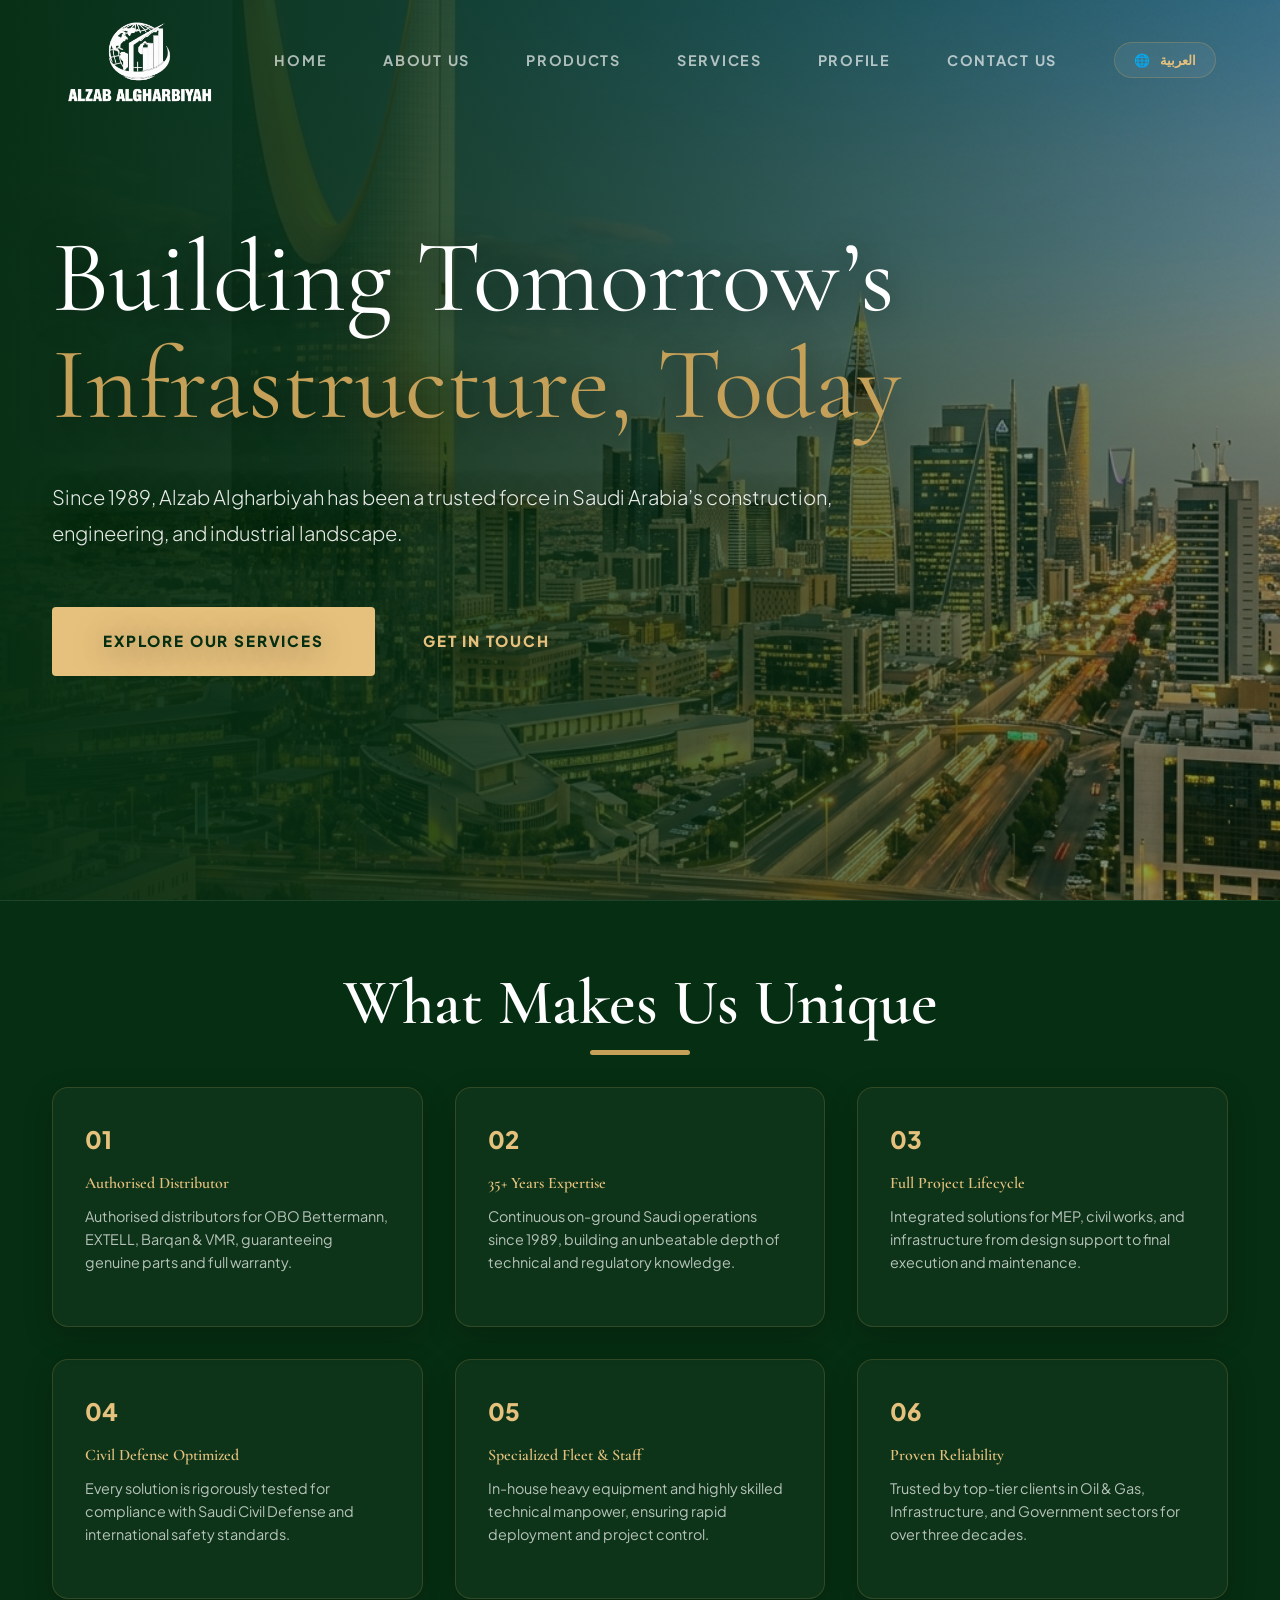
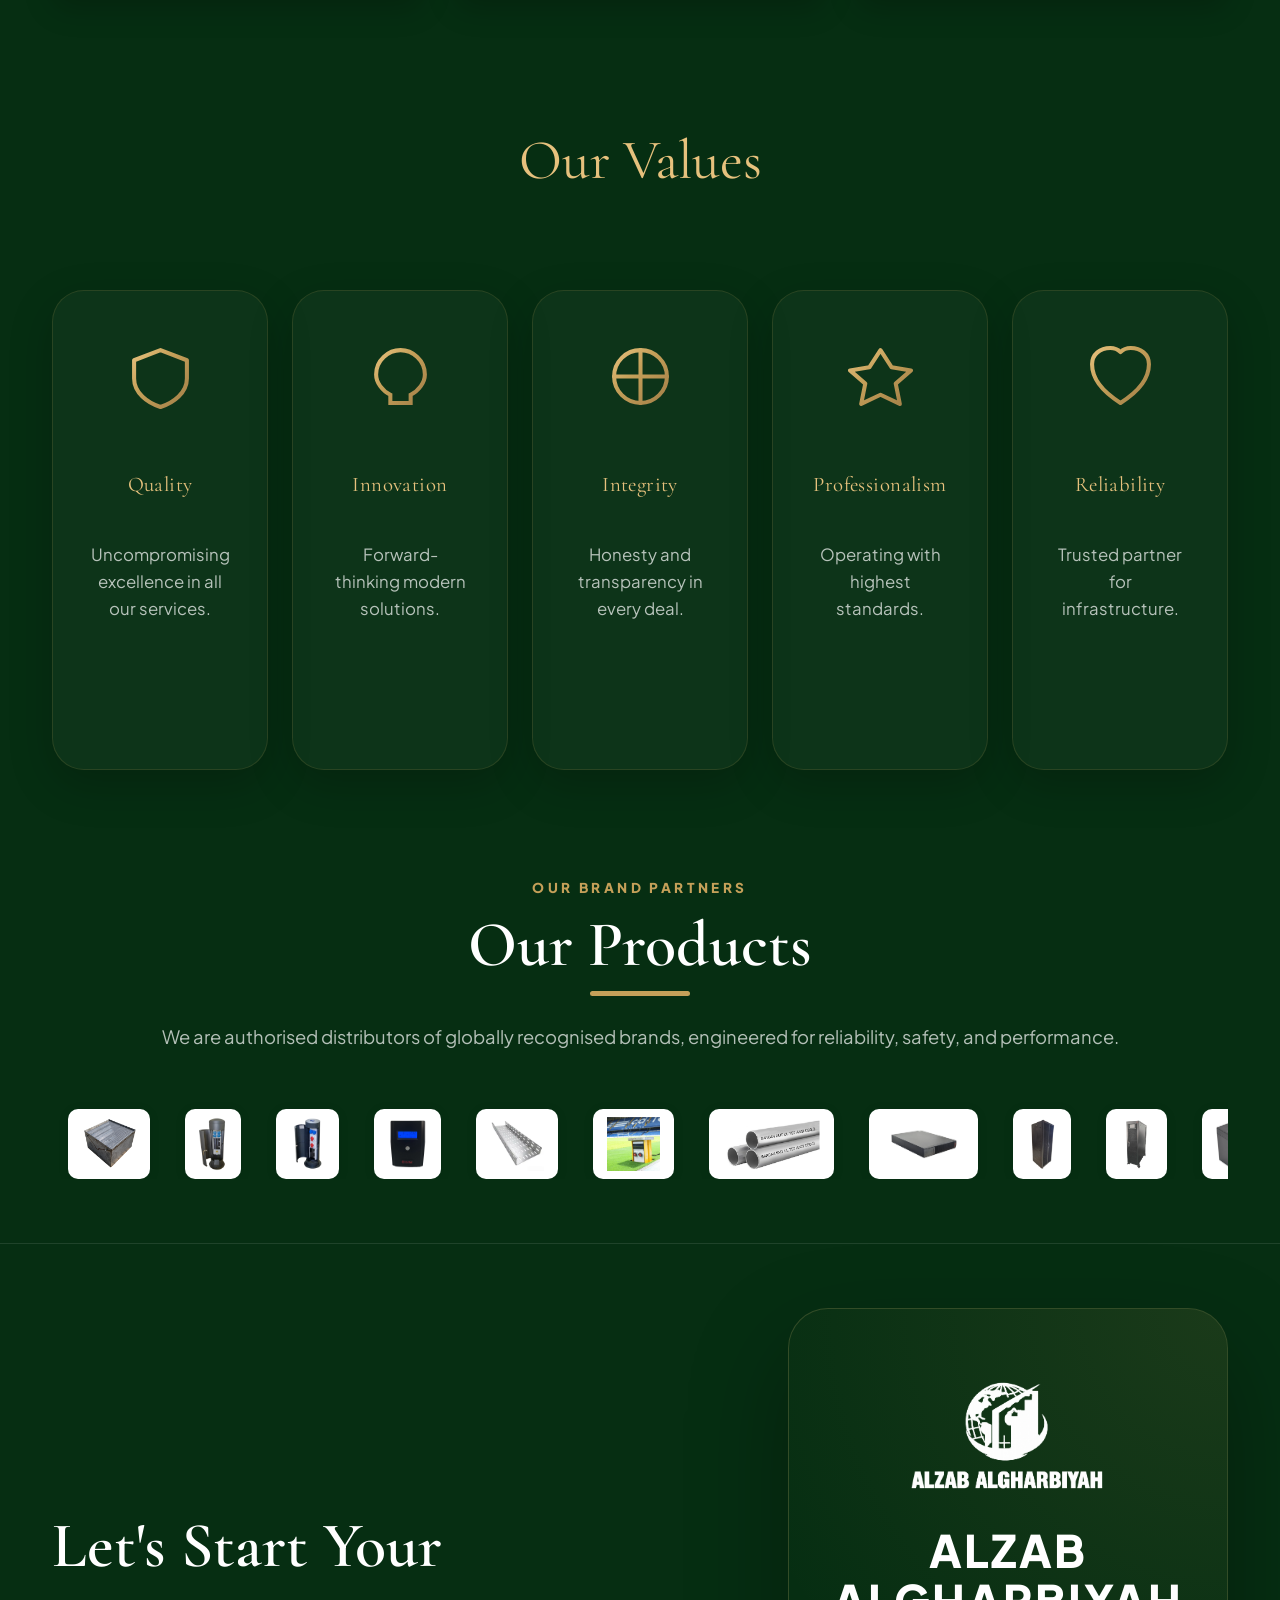
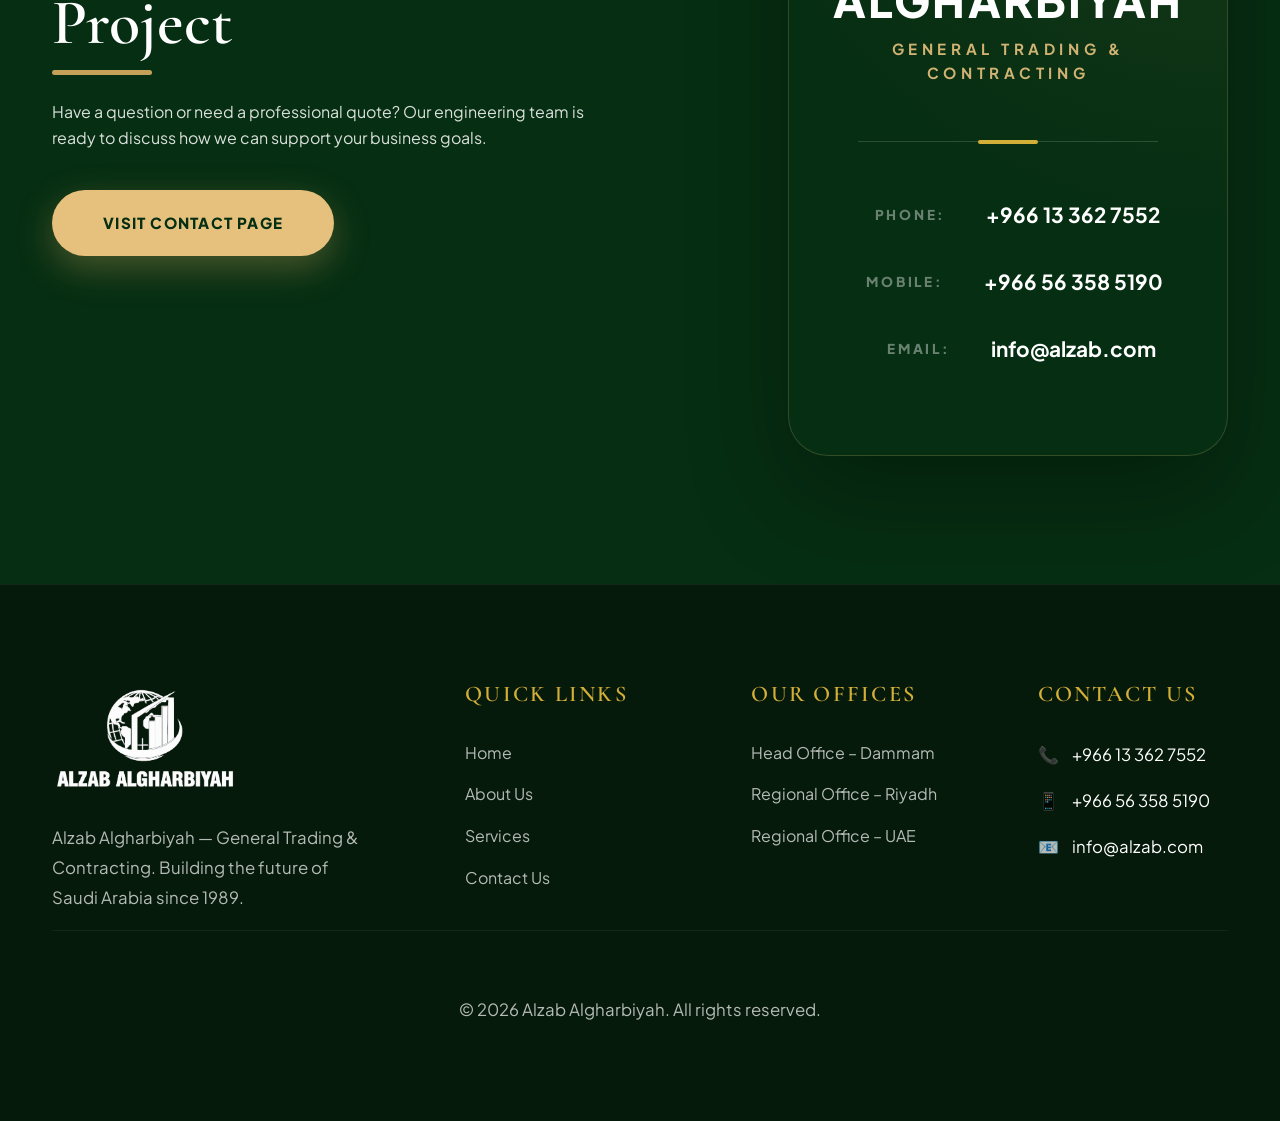
==== index.html @ f0a83ec9 "Initial Deployment of Alzab Algharbiyah Website" ====
<!DOCTYPE html>
<html lang="en" dir="ltr">
<head>
  <meta charset="UTF-8" />
  <meta name="viewport" content="width=device-width, initial-scale=1.0" />
  <title>Alzab Algharbiyah – General Trading & Contracting</title>
  <meta name="description" content="Alzab Algharbiyah – A trusted name in general trading and contracting since 1989. Delivering quality lighting, MEP, civil, and ELV solutions across Saudi Arabia." />
  <link rel="preconnect" href="https://fonts.googleapis.com" />
  <link rel="preconnect" href="https://fonts.gstatic.com" crossorigin />
  <link href="https://fonts.googleapis.com/css2?family=Cormorant+Garamond:ital,wght@0,300;0,400;0,500;0,600;0,700;1,300;1,400;1,500;1,600;1,700&family=Plus+Jakarta+Sans:wght@300;400;500;600;700;800&family=Tajawal:wght@300;400;500;700;800&display=swap" rel="stylesheet" />
  <link rel="stylesheet" href="style.css" />
</head>
<body>
  <!-- Global SVG Assets -->
  <svg width="0" height="0" style="position:absolute">
    <defs>
      <linearGradient id="goldGradient" x1="0%" y1="0%" x2="100%" y2="100%">
        <stop offset="0%" style="stop-color: #e6c17d; stop-opacity: 1" />
        <stop offset="40%" style="stop-color: #c5a059; stop-opacity: 1" />
        <stop offset="100%" style="stop-color: #a38048; stop-opacity: 1" />
      </linearGradient>
    </defs>
  </svg>

  <!-- NAVBAR -->
  <nav class="navbar" id="navbar">
    <div class="nav-container">
      <a href="index.html" class="nav-brand">
        <img src="assets/images/brands/Alzab.png" alt="Alzab Algharbiyah" class="nav-logo-img" />
      </a>

      <ul class="nav-links" id="navLinks">
        <li><a href="index.html"     class="nav-item active" data-en="Home"       data-ar="الرئيسية">Home</a></li>
        <li><a href="about.html"    class="nav-item" data-en="About Us"   data-ar="من نحن">About Us</a></li>
        <li class="nav-item-dropdown">
          <a href="products.html" class="nav-item" data-en="Products" data-ar="المنتجات">Products</a>
          <ul class="vertical-dropdown">
            <li class="has-submenu">
              <a href="brands/obo.html"><img src="assets/images/brands/OBO_Bettermann_normalized.jpg" class="dropdown-logo"> <span class="lang-text" data-en="OBO Bettermann" data-ar="أوبو بيترمان">OBO Bettermann</span></a>
              <ul class="sub-dropdown">
                <li><a href="brands/obo.html#tbs" data-en="TBS – Transient and lightning protection systems" data-ar="TBS – أنظمة الحماية من الصواعق والعابرة">TBS – Transient and lightning protection systems</a></li>
                <li><a href="brands/obo.html#ufs" data-en="UFS – Underfloor systems" data-ar="UFS – أنظمة تحت الأرض">UFS – Underfloor systems</a></li>
                <li><a href="brands/obo.html#vbs" data-en="VBS – Connection and Fastening Systems" data-ar="VBS – أنظمة التوصيل والتثبيت">VBS – Connection and Fastening Systems</a></li>
                <li><a href="brands/obo.html#kts" data-en="KTS – Cable support systems" data-ar="KTS – أنظمة دعم الكابلات">KTS – Cable support systems</a></li>
                <li><a href="brands/obo.html#bss" data-en="BSS – Fire protection systems" data-ar="BSS – أنظمة الحماية من الحريق">BSS – Fire protection systems</a></li>
                <li><a href="brands/obo.html#lfs" data-en="LFS – Cable routing systems" data-ar="LFS – أنظمة توجيه الكابلات">LFS – Cable routing systems</a></li>
                <li><a href="brands/obo.html#egs" data-en="EGS – Device systems" data-ar="EGS – أنظمة الأجهزة">EGS – Device systems</a></li>
              </ul>
            </li>
            <li class="has-submenu">
              <a href="brands/extell.html"><img src="assets/images/brands/ExTell_normalized.jpg" class="dropdown-logo"> <span class="lang-text" data-en="Extell" data-ar="إكستيل">Extell</span></a>
              <ul class="sub-dropdown">
                <li><a href="brands/extell.html#battery" data-en="Battery" data-ar="بطاريات">Battery</a></li>
                <li><a href="brands/extell.html#cables" data-en="Copper and Elevator Cables" data-ar="كابلات النحاس والمصاعد">Copper and Elevator Cables</a></li>
                <li><a href="brands/extell.html#fiber" data-en="Fiber Cables" data-ar="كابلات الألياف">Fiber Cables</a></li>
                <li><a href="brands/extell.html#pdu" data-en="PDU" data-ar="وحدة توزيع الطاقة (PDU)">PDU</a></li>
                <li><a href="brands/extell.html#racks" data-en="Rack and Cabinets" data-ar="الرفوف والكبائن">Rack and Cabinets</a></li>
                <li><a href="brands/extell.html#ups" data-en="UPS" data-ar="مزود الطاقة غير المنقطع (UPS)">UPS</a></li>
              </ul>
            </li>
            <li class="has-submenu">
              <a href="brands/vmr.html"><img src="assets/images/brands/VMR_normalized.jpg" class="dropdown-logo"> <span class="lang-text" data-en="VMR" data-ar="في إم آر">VMR</span></a>
              <ul class="sub-dropdown">
                <li><a href="brands/vmr.html#power-towers" data-en="Retractable power towers &amp; Underfloor Boxes" data-ar="أبراج الطاقة القابلة للسحب وصناديق الأرضية">Retractable power towers &amp; Underfloor Boxes</a></li>
                <li><a href="brands/vmr.html#bollards" data-en="Bollards" data-ar="أعمدة الحماية">Bollards</a></li>
                <li><a href="brands/vmr.html#exhaust" data-en="Exhaust systems" data-ar="أنظمة العادم">Exhaust systems</a></li>
                <li><a href="brands/vmr.html#urban" data-en="Urban furnishing" data-ar="تأثيث المناطق الحضرية">Urban furnishing</a></li>
              </ul>
            </li>
            <li class="has-submenu">
              <a href="brands/barqan.html"><img src="assets/images/brands/Barqan_normalized.jpg" class="dropdown-logo"> <span class="lang-text" data-en="Barqan" data-ar="برقان">Barqan</span></a>
              <ul class="sub-dropdown">
                <li class="submenu-category-label" data-en="Electrical" data-ar="كهربائي">Electrical</li>
                <li><a href="brands/barqan.html#conduit" data-en="Metal Conduit System" data-ar="أنظمة المواسير المعدنية">Metal Conduit System</a></li>
                <li><a href="brands/barqan.html#boxes" data-en="Boxes" data-ar="صناديق">Boxes</a></li>
                <li><a href="brands/barqan.html#floor-boxes" data-en="Floor Boxes" data-ar="صناديق أرضية">Floor Boxes</a></li>
                <li><a href="brands/barqan.html#mgt" data-en="Cable Management System" data-ar="أنظمة إدارة الكابلات">Cable Management System</a></li>
                <li><a href="brands/barqan.html#terminals" data-en="Cable Terminals" data-ar="نهائيات الكابلات">Cable Terminals</a></li>
                <li class="submenu-category-label" data-en="Civil" data-ar="مدني">Civil</li>
                <li><a href="brands/barqan.html#raised-floor" data-en="Raised Access Floor" data-ar="الأرضية المرفوعة">Raised Access Floor</a></li>
                <li><a href="brands/barqan.html#precast" data-en="Precast" data-ar="الخرسانة مسبقة الصب">Precast</a></li>
              </ul>
            </li>
          </ul>
        </li>
        <li><a href="services.html" class="nav-item" data-en="Services"   data-ar="الخدمات">Services</a></li>
        <li><a href="assets/profile/Alzab_Profile.pdf" class="nav-item" data-en="Profile" data-ar="ملف الشركة" download>Profile</a></li>
        <li><a href="contact.html"  class="nav-item" data-en="Contact Us" data-ar="اتصل بنا">Contact Us</a></li>
      </ul>

      <div class="nav-actions">
        <button class="lang-btn" id="langToggle" onclick="toggleLang()">
          <span class="lang-icon">🌐</span>
          <span class="lang-label" id="langLabel">العربية</span>
        </button>
        <button class="hamburger" id="hamburger" onclick="toggleMenu()">
          <span></span><span></span><span></span>
        </button>
      </div>
    </div>
  </nav>

  <!-- HOME / HERO -->
  <section class="hero" id="home">
    <div class="hero-bg"></div>
    <div class="hero-overlay"></div>
    <div class="hero-particles" id="particles"></div>
    <div class="container">
      <div class="hero-content">
        <h1 class="hero-title">
          <span class="lang-text" data-en="Building Tomorrow’s" data-ar="بناء">Building Tomorrow’s</span>
          <span data-en="Infrastructure, Today" data-ar="البنية التحتية للمستقبل، اليوم" style="color: var(--accent-gold);">Infrastructure, Today</span>
        </h1>
        <p class="hero-subtitle-new" data-en="Since 1989, Alzab Algharbiyah has been a trusted force in Saudi Arabia’s construction, engineering, and industrial landscape." 
           data-ar="منذ عام 1989، كانت الزاب الغربية قوة موثوقة في مشهد البناء والهندسة والصناعة في المملكة العربية السعودية.">
          Since 1989, Alzab Algharbiyah has been a trusted force in Saudi Arabia’s construction, engineering, and industrial landscape.
        </p>
        <div class="hero-actions-new">
          <a href="services.html" class="btn-hero-solid" data-en="EXPLORE OUR SERVICES" data-ar="استكشف خدماتنا">EXPLORE OUR SERVICES</a>
          <a href="contact.html" class="btn-hero-text" data-en="GET IN TOUCH" data-ar="تواصل معنا">GET IN TOUCH</a>
        </div>
      </div>
    </div>
  </section>


  <!-- WHAT MAKES US UNIQUE -->
  <section class="section" id="unique" style="background: var(--dark-green); border-top: 1px solid rgba(255,255,255,0.1);">
    <div class="container">
      <div class="section-header">

        <h2 class="section-title" style="color: #fff;" data-en="What Makes Us Unique" data-ar="ما الذي يجعلنا متميزين">What Makes Us Unique</h2>
        <div class="title-bar"></div>
      </div>
      <div class="unique-grid" style="display: grid; grid-template-columns: repeat(auto-fit, minmax(320px, 1fr)); gap: 2rem;">
        <div class="unique-item" style="background: rgba(255,255,255,0.03); padding:2rem; border-radius:16px; border:1px solid rgba(197,160,89,0.2); box-shadow: 0 10px 30px rgba(0,0,0,0.2);">
          <div style="margin-bottom:1rem; color:var(--gold-primary); font-weight:800; font-size:1.5rem;">01</div>
          <h4 style="margin-bottom:0.75rem; color:var(--gold-primary);" data-en="Authorised Distributor" data-ar="موزع معتمد">Authorised Distributor</h4>
          <p style="font-size:0.9rem; color:rgba(255,255,255,0.7);" data-en="Authorised distributors for OBO Bettermann, EXTELL, Barqan & VMR, guaranteeing genuine parts and full warranty." data-ar="موزعون معتمدون لشركة OBO Bettermann و EXTELL و Barqan و VMR، مما يضمن قطع الغيار الأصلية والضمان الكامل.">Authorised distributors for OBO Bettermann, EXTELL, Barqan & VMR, guaranteeing genuine parts and full warranty.</p>
        </div>
        <div class="unique-item" style="background: rgba(255,255,255,0.03); padding:2rem; border-radius:16px; border:1px solid rgba(197,160,89,0.2); box-shadow: 0 10px 30px rgba(0,0,0,0.2);">
          <div style="margin-bottom:1rem; color:var(--gold-primary); font-weight:800; font-size:1.5rem;">02</div>
          <h4 style="margin-bottom:0.75rem; color:var(--gold-primary);" data-en="35+ Years Expertise" data-ar="أكثر من 35 عاماً من الخبرة">35+ Years Expertise</h4>
          <p style="font-size:0.9rem; color:rgba(255,255,255,0.7);" data-en="Continuous on-ground Saudi operations since 1989, building an unbeatable depth of technical and regulatory knowledge." data-ar="عمليات برية سعودية مستمرة منذ عام 1989، مما مكننا من بناء عمق لا يضاهى من المعرفة التقنية والتنظيمية.">Continuous on-ground Saudi operations since 1989, building an unbeatable depth of technical and regulatory knowledge.</p>
        </div>
        <div class="unique-item" style="background: rgba(255,255,255,0.03); padding:2rem; border-radius:16px; border:1px solid rgba(197,160,89,0.2); box-shadow: 0 10px 30px rgba(0,0,0,0.2);">
          <div style="margin-bottom:1rem; color:var(--gold-primary); font-weight:800; font-size:1.5rem;">03</div>
          <h4 style="margin-bottom:0.75rem; color:var(--gold-primary);" data-en="Full Project Lifecycle" data-ar="دورة حياة المشروع الكاملة">Full Project Lifecycle</h4>
          <p style="font-size:0.9rem; color:rgba(255,255,255,0.7);" data-en="Integrated solutions for MEP, civil works, and infrastructure from design support to final execution and maintenance." data-ar="حلول متكاملة لـ MEP والأعمال المدنية والبنية التحتية من دعم التصميم إلى التنفيذ النهائي والصيانة.">Integrated solutions for MEP, civil works, and infrastructure from design support to final execution and maintenance.</p>
        </div>
        <div class="unique-item" style="background: rgba(255,255,255,0.03); padding:2rem; border-radius:16px; border:1px solid rgba(197,160,89,0.2); box-shadow: 0 10px 30px rgba(0,0,0,0.2);">
          <div style="margin-bottom:1rem; color:var(--gold-primary); font-weight:800; font-size:1.5rem;">04</div>
          <h4 style="margin-bottom:0.75rem; color:var(--gold-primary);" data-en="Civil Defense Optimized" data-ar="التوافق مع الدفاع المدني">Civil Defense Optimized</h4>
          <p style="font-size:0.9rem; color:rgba(255,255,255,0.7);" data-en="Every solution is rigorously tested for compliance with Saudi Civil Defense and international safety standards." data-ar="يتم اختبار كل حل بدقة للامتثال لمتطلبات الدفاع المدني السعودي ومعايير السلامة الدولية.">Every solution is rigorously tested for compliance with Saudi Civil Defense and international safety standards.</p>
        </div>
        <div class="unique-item" style="background: rgba(255,255,255,0.03); padding:2rem; border-radius:16px; border:1px solid rgba(197,160,89,0.2); box-shadow: 0 10px 30px rgba(0,0,0,0.2);">
          <div style="margin-bottom:1rem; color:var(--gold-primary); font-weight:800; font-size:1.5rem;">05</div>
          <h4 style="margin-bottom:0.75rem; color:var(--gold-primary);" data-en="Specialized Fleet & Staff" data-ar="أسطول وكوادر متخصصة">Specialized Fleet & Staff</h4>
          <p style="font-size:0.9rem; color:rgba(255,255,255,0.7);" data-en="In-house heavy equipment and highly skilled technical manpower, ensuring rapid deployment and project control." data-ar="معدات ثقيلة داخلية وكوادر فنية عالية المهارة، مما يضمن سرعة الانتشار والتحكم في المشروع.">In-house heavy equipment and highly skilled technical manpower, ensuring rapid deployment and project control.</p>
        </div>
        <div class="unique-item" style="background: rgba(255,255,255,0.03); padding:2rem; border-radius:16px; border:1px solid rgba(197,160,89,0.2); box-shadow: 0 10px 30px rgba(0,0,0,0.2);">
          <div style="margin-bottom:1rem; color:var(--gold-primary); font-weight:800; font-size:1.5rem;">06</div>
          <h4 style="margin-bottom:0.75rem; color:var(--gold-primary);" data-en="Proven Reliability" data-ar="موثوقية مجربة">Proven Reliability</h4>
          <p style="font-size:0.9rem; color:rgba(255,255,255,0.7);" data-en="Trusted by top-tier clients in Oil & Gas, Infrastructure, and Government sectors for over three decades." data-ar="موثوق به من قبل عملاء النخبة في قطاعات النفط والغاز والبنية التحتية والقطاعات الحكومية لأكثر من ثلاثة عقود.">Trusted by top-tier clients in Oil & Gas, Infrastructure, and Government sectors for over three decades.</p>
        </div>
      </div>
    </div>
  </section>

  <!-- VALUES -->
  <div class="about-values-section">
    <div class="container">
      <h2 class="about-values-title" data-en="Our Values" data-ar="قيمنا">Our Values</h2>
      <div class="about-values-grid svc-grid-5">
        <!-- 01 Quality -->
        <div class="av-card">
          <div class="av-icon-wrap">
            <svg viewBox="0 0 64 64">
              <path d="M32 6 L58 16 V34 C58 48 45 58 32 62 C19 58 6 48 6 34 V16 L32 6 Z" fill="none" stroke="url(#goldGradient)" stroke-width="4" stroke-linejoin="round"/>
            </svg>
          </div>
          <h4 data-en="Quality" data-ar="الجودة">Quality</h4>
          <p data-en="Uncompromising excellence in all our services." data-ar="تميز لا يساوم في كل خدماتنا.">Uncompromising excellence in all our services.</p>
        </div>
        <!-- 02 Innovation -->
        <div class="av-card">
          <div class="av-icon-wrap">
            <svg viewBox="0 0 64 64">
              <path d="M32 6 C20 6 8 16 8 30 C8 38 14 46 22 50 V58 H42 V50 C50 46 56 38 56 30 C56 16 44 6 32 6 Z" fill="none" stroke="url(#goldGradient)" stroke-width="4"/>
              <path d="M26 62 H38" stroke="url(#goldGradient)" stroke-width="4" stroke-linecap="round"/>
            </svg>
          </div>
          <h4 data-en="Innovation" data-ar="الابتكار">Innovation</h4>
          <p data-en="Forward-thinking modern solutions." data-ar="حلول عصرية سابقة لعصرها.">Forward-thinking modern solutions.</p>
        </div>
        <!-- 03 Integrity -->
        <div class="av-card">
          <div class="av-icon-wrap">
            <svg viewBox="0 0 64 64">
              <circle cx="32" cy="32" r="26" fill="none" stroke="url(#goldGradient)" stroke-width="4"/>
              <path d="M32 6 V58 M6 32 H58" stroke="url(#goldGradient)" stroke-width="4" stroke-linecap="round"/>
            </svg>
          </div>
          <h4 data-en="Integrity" data-ar="النزاهة">Integrity</h4>
          <p data-en="Honesty and transparency in every deal." data-ar="الصدق والشفافية في كل تعامل.">Honesty and transparency in every deal.</p>
        </div>
        <!-- 04 Professionalism -->
        <div class="av-card">
          <div class="av-icon-wrap">
            <svg viewBox="0 0 64 64">
              <path d="M32 6 L43 23 L62 26 L47 39 L51 59 L32 50 L13 59 L17 39 L2 26 L21 23 Z" fill="none" stroke="url(#goldGradient)" stroke-width="4" stroke-linejoin="round"/>
            </svg>
          </div>
          <h4 data-en="Professionalism" data-ar="الاحترافية">Professionalism</h4>
          <p data-en="Operating with highest standards." data-ar="العمل بأعلى المعايير.">Operating with highest standards.</p>
        </div>
        <!-- 05 Reliability -->
        <div class="av-card">
          <div class="av-icon-wrap">
            <svg viewBox="0 0 64 64">
              <path d="M32 58 C16 48 4 36 4 20 C4 10 12 4 22 4 C28 4 32 8 32 8 C32 8 36 4 42 4 C52 4 60 10 60 20 C60 36 48 48 32 58 Z" fill="none" stroke="url(#goldGradient)" stroke-width="4" stroke-linejoin="round"/>
            </svg>
          </div>
          <h4 data-en="Reliability" data-ar="الموثوقية">Reliability</h4>
          <p data-en="Trusted partner for infrastructure." data-ar="شريك موثوق للبنية التحتية.">Trusted partner for infrastructure.</p>
        </div>
      </div>
    </div>
  </div>

  <!-- PRODUCTS TEASER -->
  <section class="section" id="products" style="background: var(--dark-green); padding: 2.5rem 0 4rem;">
    <div class="container">
      <div class="section-header">
        <span class="section-tag" data-en="Our Brand Partners" data-ar="شركاؤنا من العلامات التجارية">Our Brand Partners</span>
        <h2 class="section-title" style="color: #fff;" data-en="Our Products" data-ar="منتجاتنا">Our Products</h2>
        <div class="title-bar"></div>
        <p class="section-desc" style="color: rgba(255,255,255,0.7);" data-en="We are authorised distributors of globally recognised brands, engineered for reliability, safety, and performance." data-ar="نحن موزعون معتمدون لعلامات عالمية مرموقة، مصممة للموثوقية والأمان والأداء.">
          We are authorised distributors of globally recognised brands, engineered for reliability, safety, and performance.
        </p>
      </div>

      <!-- PRODUCT SCROLLER MARQUEE -->
      <div class="product-scroller-wrapper" style="margin-top: 3rem;">
        <div class="product-scroller-track">
            <a href="products.html#brands-intro"><img src="assets/images/product_scroller/29-10-Pozzetto_autopulente.png" alt="Product" loading="lazy" /></a>
            <a href="products.html#brands-intro"><img src="assets/images/product_scroller/32-10-Bomber01.png" alt="Product" loading="lazy" /></a>
            <a href="products.html#brands-intro"><img src="assets/images/product_scroller/50-10-Bomber.png" alt="Product" loading="lazy" /></a>
            <a href="products.html#brands-intro"><img src="assets/images/product_scroller/Atom-Front.webp" alt="Product" loading="lazy" /></a>
            <a href="products.html#brands-intro"><img src="assets/images/product_scroller/Cable%20Tray.avif" alt="Product" loading="lazy" /></a>
            <a href="products.html#brands-intro"><img src="assets/images/product_scroller/Capture.webp" alt="Product" loading="lazy" /></a>
            <a href="products.html#brands-intro"><img src="assets/images/product_scroller/Conduit.png" alt="Product" loading="lazy" /></a>
            <a href="products.html#brands-intro"><img src="assets/images/product_scroller/DSC_3609-scaled.webp" alt="Product" loading="lazy" /></a>
            <a href="products.html#brands-intro"><img src="assets/images/product_scroller/DXL-P-81042-BK.webp" alt="Product" loading="lazy" /></a>
            <a href="products.html#brands-intro"><img src="assets/images/product_scroller/E015MPIT33.webp" alt="Product" loading="lazy" /></a>
            <a href="products.html#brands-intro"><img src="assets/images/product_scroller/E120053V.webp" alt="Product" loading="lazy" /></a>
            <a href="products.html#brands-intro"><img src="assets/images/product_scroller/E120ZSR-MT33-BK.webp" alt="Product" loading="lazy" /></a>
            <a href="products.html#brands-intro"><img src="assets/images/product_scroller/E6XUVO33-L-Lift-Cable.webp" alt="Product" loading="lazy" /></a>
            <a href="products.html#brands-intro"><img src="assets/images/product_scroller/EK6AU180-CT-WH-3-Hero-3.webp" alt="Product" loading="lazy" /></a>
            <a href="products.html#brands-intro"><img src="assets/images/product_scroller/EM3CLLUU-FC_dc3ee16f-8f72-4fcf-9cef-9f34098a5883.webp" alt="Product" loading="lazy" /></a>
            <a href="products.html#brands-intro"><img src="assets/images/product_scroller/EWC09S06A3G_9U_.webp" alt="Product" loading="lazy" /></a>
            <a href="products.html#brands-intro"><img src="assets/images/product_scroller/Hero-Image.webp" alt="Product" loading="lazy" /></a>
            <!-- Duplicate set for seamless infinite loop -->
            <a href="products.html#brands-intro"><img src="assets/images/product_scroller/29-10-Pozzetto_autopulente.png" alt="Product" loading="lazy" /></a>
            <a href="products.html#brands-intro"><img src="assets/images/product_scroller/32-10-Bomber01.png" alt="Product" loading="lazy" /></a>
            <a href="products.html#brands-intro"><img src="assets/images/product_scroller/50-10-Bomber.png" alt="Product" loading="lazy" /></a>
            <a href="products.html#brands-intro"><img src="assets/images/product_scroller/Atom-Front.webp" alt="Product" loading="lazy" /></a>
            <a href="products.html#brands-intro"><img src="assets/images/product_scroller/Cable%20Tray.avif" alt="Product" loading="lazy" /></a>
            <a href="products.html#brands-intro"><img src="assets/images/product_scroller/Capture.webp" alt="Product" loading="lazy" /></a>
            <a href="products.html#brands-intro"><img src="assets/images/product_scroller/Conduit.png" alt="Product" loading="lazy" /></a>
            <a href="products.html#brands-intro"><img src="assets/images/product_scroller/DSC_3609-scaled.webp" alt="Product" loading="lazy" /></a>
            <a href="products.html#brands-intro"><img src="assets/images/product_scroller/DXL-P-81042-BK.webp" alt="Product" loading="lazy" /></a>
            <a href="products.html#brands-intro"><img src="assets/images/product_scroller/E015MPIT33.webp" alt="Product" loading="lazy" /></a>
            <a href="products.html#brands-intro"><img src="assets/images/product_scroller/E120053V.webp" alt="Product" loading="lazy" /></a>
            <a href="products.html#brands-intro"><img src="assets/images/product_scroller/E120ZSR-MT33-BK.webp" alt="Product" loading="lazy" /></a>
            <a href="products.html#brands-intro"><img src="assets/images/product_scroller/E6XUVO33-L-Lift-Cable.webp" alt="Product" loading="lazy" /></a>
            <a href="products.html#brands-intro"><img src="assets/images/product_scroller/EK6AU180-CT-WH-3-Hero-3.webp" alt="Product" loading="lazy" /></a>
            <a href="products.html#brands-intro"><img src="assets/images/product_scroller/EM3CLLUU-FC_dc3ee16f-8f72-4fcf-9cef-9f34098a5883.webp" alt="Product" loading="lazy" /></a>
            <a href="products.html#brands-intro"><img src="assets/images/product_scroller/EWC09S06A3G_9U_.webp" alt="Product" loading="lazy" /></a>
            <a href="products.html#brands-intro"><img src="assets/images/product_scroller/Hero-Image.webp" alt="Product" loading="lazy" /></a>
        </div>
      </div>
  </section>




  <!-- CONTACT TEASER -->
  <section class="section" id="contact" style="background: var(--dark-green); padding: 4rem 0 0rem; border-top: 1px solid rgba(255,255,255,0.1);">
    <div class="container">
      <div class="ct-grid" style="display: grid; grid-template-columns: 1fr 1fr; gap: 4rem; align-items: center;">
        <div class="ct-text">
          <h2 class="section-title" style="color: #fff;" data-en="Let's Start Your Project" data-ar="لنبدأ مشروعك">Let's Start Your Project</h2>
          <div class="title-bar" style="margin: 0 0 1.5rem;"></div>
          <p style="color: rgba(255,255,255,0.85);" data-en="Have a question or need a professional quote? Our engineering team is ready to discuss how we can support your business goals." data-ar="لديك سؤال أو تحتاج إلى عرض احترافي؟ فريقنا الهندسي مستعد لمناقشة كيفية دعم أهداف عملك.">
            Have a question or need a professional quote? Our engineering team is ready to discuss how we can support your business goals.
          </p>
          <div style="margin-top:2.5rem; display:flex; gap:1.2rem; flex-wrap:wrap;">
            <a href="contact.html" class="btn btn-primary" data-en="Visit Contact Page" data-ar="زيارة صفحة الاتصال">Visit Contact Page</a>
          </div>
        </div>
        <div class="ct-side-card" onclick="window.location.href='about.html#contact'">
          <div class="ct-card-backdrop"></div>
          <div class="ct-card-content">
            <img src="assets/images/brands/Alzab.png" alt="Alzab" class="ct-card-logo" />
            <h3 class="ct-card-name">ALZAB ALGHARBIYAH</h3>
            <p class="ct-card-tagline">GENERAL TRADING & CONTRACTING</p>
            <div class="ct-card-divider"></div>
            <div class="ct-card-info">
              <div class="card-info-row">
                <span class="label">Phone:</span> 
                <a href="tel:+966133627552" class="card-link-value" onclick="event.stopPropagation()">+966 13 362 7552</a>
              </div>
              <div class="card-info-row">
                <span class="label">Mobile:</span> 
                <a href="tel:+966563585190" class="card-link-value" onclick="event.stopPropagation()">+966 56 358 5190</a>
              </div>
              <div class="card-info-row">
                <span class="label">Email:</span> 
                <a href="mailto:info@alzab.com" class="card-link-value" onclick="event.stopPropagation()">info@alzab.com</a>
              </div>
            </div>
          </div>
        </div>
      </div>
    </div>
  </section>

  <!-- FOOTER -->
  <footer class="footer">
    <div class="container">
      <div class="footer-grid">
        <div class="footer-brand">
          <img src="assets/images/brands/Alzab.png" alt="Alzab Algharbiyah" class="footer-logo" />
          <p data-en="Alzab Algharbiyah — General Trading & Contracting. Building the future of Saudi Arabia since 1989." data-ar="الزاب الغربية — التجارة العامة والمقاولات. نبني مستقبل المملكة العربية السعودية منذ 1989.">Alzab Algharbiyah — General Trading & Contracting. Building the future of Saudi Arabia since 1989.</p>
        </div>
        <div class="footer-links">
          <h4 data-en="Quick Links" data-ar="روابط سريعة">Quick Links</h4>
          <ul>
            <li><a href="index.html" data-en="Home" data-ar="الرئيسية">Home</a></li>
            <li><a href="about.html" data-en="About Us" data-ar="من نحن">About Us</a></li>
            <li><a href="services.html" data-en="Services" data-ar="الخدمات">Services</a></li>
            <li><a href="contact.html" data-en="Contact Us" data-ar="اتصل بنا">Contact Us</a></li>
          </ul>
        </div>
        <div class="footer-links">
          <h4 data-en="Our Offices" data-ar="مكاتبنا">Our Offices</h4>
          <ul>
            <li><a href="contact.html#office-dammam" data-en="Head Office – Dammam" data-ar="المكتب الرئيسي – الدمام">Head Office – Dammam</a></li>
            <li><a href="contact.html#office-riyadh" data-en="Regional Office – Riyadh" data-ar="المكتب الإقليمي – الرياض">Regional Office – Riyadh</a></li>
            <li><a href="contact.html#office-uae" data-en="Regional Office – UAE" data-ar="المكتب الإقليمي – الإمارات">Regional Office – UAE</a></li>
          </ul>
        </div>
        <div class="footer-contact">
          <h4 data-en="Contact Us" data-ar="تواصل معنا">Contact Us</h4>
          <p>📞 <a href="tel:+966133627552">+966 13 362 7552</a></p>
          <p>📱 <a href="tel:+966563585190">+966 56 358 5190</a></p>
          <p>📧 <a href="mailto:info@alzab.com">info@alzab.com</a></p>
        </div>
      </div>
      <div class="footer-bottom">
        <p data-en="© 2026 Alzab Algharbiyah. All rights reserved." data-ar="© 2026 الزاب الغربية. جميع الحقوق محفوظة.">© 2026 Alzab Algharbiyah. All rights reserved.</p>
      </div>
    </div>
  </footer>

  <script src="script.js"></script>
</body>
</html>
---- style.css ----
@import url('https://fonts.googleapis.com/css2?family=Cormorant+Garamond:ital,wght@0,300;0,400;0,500;0,600;0,700;1,300;1,400;1,500;1,600;1,700&family=Plus+Jakarta+Sans:wght@300;400;500;600;700;800&family=Tajawal:wght@300;400;500;700;800&display=swap');

:root {
  /* Colors - ORIGINAL STABLE PALETTE */
  --dark-green: #062e12; 
  --dark-green-rgb: 6, 46, 18;
  --accent-gold: #c5a059;
  --gold-primary: #e6c17d;
  --gold-midtone: #d4af37;
  --gold-dark: #a38048;
  --white: #ffffff;
  --off-white: #f8fbf8;
  --text-dark: #333333;
  --text-muted: #666666;
  --border-color: rgba(197, 160, 89, 0.2);
  
  /* Fonts - ORIGINAL: CORMORANT & JAKARTA */
  --font-header: 'Cormorant Garamond', serif;
  --font-body: 'Plus Jakarta Sans', sans-serif;
  --font-ar: 'Tajawal', sans-serif;

  /* Dimensions & Effects */
  --nav-h: 120px;
  --nav-h-scrolled: 80px;
  --radius: 12px;
  --radius-lg: 24px;
  --shadow: 0 10px 30px rgba(0, 0, 0, 0.05);
  --shadow-dark: 0 20px 50px rgba(0, 0, 0, 0.3);
  --shadow-green: 0 15px 40px rgba(10, 46, 18, 0.1);
  --transition: all 0.5s cubic-bezier(0.16, 1, 0.3, 1);
}

/* 1. Reset & Global */
* { margin:0; padding:0; box-sizing:border-box; -webkit-font-smoothing: antialiased; }
html { scroll-behavior: smooth; overflow-x: hidden; scroll-padding-top: 120px; }
body { 
  font-family: var(--font-body); 
  color: var(--text-dark); 
  background: var(--white); 
  line-height: 1.6; 
  overflow-x: hidden;
}
/* body.inner-page { zoom: 1.0; } */
[dir="rtl"] body { font-family: var(--font-ar), var(--font-body); }

h1, h2, h3, h4 { font-family: var(--font-header); font-weight: 600; color: var(--white); line-height: 1.2; }
p { margin-bottom: 1.2rem; font-weight: 400; }
a { text-decoration: none; color: inherit; transition: var(--transition); }
ul { list-style: none; }
img { max-width: 100%; height: auto; display: block; }
.container { max-width: 1240px; margin: 0 auto; padding: 0 2rem; position: relative; }
section { padding: 4rem 0; position: relative; overflow: hidden; }

/* Center Utility */
.flex-center { display: flex; align-items: center; justify-content: center; text-align: center; }

/* 2. Layout Utilities */
.grid-2 { display: grid; grid-template-columns: 1fr 1fr; gap: 6rem; align-items: center; }
.grid-3 { display: grid; grid-template-columns: repeat(3, 1fr); gap: 3rem; }
.grid-4 { display: grid; grid-template-columns: repeat(4, 1fr); gap: 2rem; }
.svc-grid-5 { display: grid; grid-template-columns: repeat(5, 1fr); gap: 1.5rem; }

.section-header { text-align: center; max-width: 1000px; margin: 0 auto 2rem; }
.section-tag { display: inline-block; color: var(--accent-gold); font-weight: 950; font-size: 0.85rem; letter-spacing: 0.25em; text-transform: uppercase; margin-bottom: 0.5rem; }
.section-title { font-size: clamp(2.5rem, 5vw, 4.2rem); margin-bottom: 0.5rem; position: relative; color: var(--dark-green); }
.title-bar { width: 100px; height: 5px; background: var(--accent-gold); margin: 0 auto 1.5rem; border-radius: 4px; }
.section-desc { color: var(--text-muted); font-size: 1.15rem; line-height: 1.8; }

/* Text Gradient Effect */
.text-gold {
  background: linear-gradient(135deg, #e6c17d 0%, #c5a059 50%, #a38048 100%);
  -webkit-background-clip: text;
  background-clip: text;
  -webkit-text-fill-color: transparent;
}

/* 3. Buttons (Level Up) */
.btn {
  display: inline-flex; align-items: center; justify-content: center;
  padding: 1.3rem 3.2rem; border-radius: 100px; font-weight: 800;
  letter-spacing: 0.08em; font-size: 0.95rem; cursor: pointer; transition: var(--transition);
  border: none; position: relative; overflow: hidden; text-transform: uppercase;
}
.btn-primary { background: var(--gold-primary); color: var(--dark-green); box-shadow: 0 12px 35px rgba(197,160,89,0.35); }
.btn-primary:after { content: ''; position: absolute; inset: 0; background: rgba(255,255,255,0.2); transform: translateX(-100%); transition: 0.4s; }
.btn-primary:hover { transform: translateY(-6px); box-shadow: 0 18px 45px rgba(197,160,89,0.5); }
.btn-primary:hover:after { transform: translateX(0); }

.btn-outline { background: transparent; border: 2.5px solid var(--gold-midtone); color: var(--gold-primary); }
.btn-outline:hover { background: var(--gold-midtone); color: var(--dark-green); transform: translateY(-6px); box-shadow: var(--shadow-green); }

/* 4. Navbar (Zoomed Logo & Better Scrolled State) */
.navbar {
  position: fixed; top: 0; left: 0; right: 0;
  height: var(--nav-h); background: transparent;
  transition: var(--transition); z-index: 1000;
  display: flex; align-items: center;
}
.navbar.scrolled {
  background: rgba(var(--dark-green-rgb), 0.98); 
  backdrop-filter: blur(15px);
  height: var(--nav-h-scrolled); 
  border-bottom: 1px solid rgba(197,160,89,0.3);
  box-shadow: 0 10px 40px rgba(0,0,0,0.35);
}
.nav-container { position: relative; display: flex; justify-content: space-between; align-items: center; width: 100%; max-width: 1440px; margin: 0 auto; padding: 0 4rem; }
.nav-logo-img { height: 90px; width: auto; transition: var(--transition); }
.navbar.scrolled .nav-logo-img { height: 70px; }

.nav-links { display: flex; gap: 3.5rem; list-style: none; }
.nav-item { color: #fff; font-weight: 700; font-size: 0.9rem; opacity: 0.65; letter-spacing: 0.12em; position: relative; text-transform: uppercase; transition: 0.3s; }
.nav-item.active { opacity: 1; color: var(--gold-primary); }
.nav-item:hover { opacity: 1; color: var(--gold-primary); }
 .nav-item.active::after { content: ''; position: absolute; bottom: -8px; left: 50%; transform: translateX(-50%); width: 100%; height: 2px; background: var(--gold-primary); border-radius: 2px; }

/* 4b. Vertical Sub-Menu (Premium Slide-out) */
.nav-item-dropdown { position: relative; }

.vertical-dropdown {
  position: absolute;
  top: 100%;
  left: 0;
  width: 240px; /* Reduced from 280px */
  background: rgba(6, 46, 18, 0.98);
  backdrop-filter: blur(25px);
  border: 1px solid rgba(197, 160, 89, 0.3);
  border-top: 3.5px solid var(--gold-primary);
  border-radius: 0 0 12px 12px;
  padding: 0.8rem 0; /* Reduced from 1.2rem */
  opacity: 0;
  visibility: hidden;
  transition: all 0.4s cubic-bezier(0.16, 1, 0.3, 1);
  box-shadow: var(--shadow-dark);
  z-index: 1100;
  transform: translateY(15px);
}

.nav-item-dropdown:hover .vertical-dropdown {
  opacity: 1;
  visibility: visible;
  transform: translateY(0);
}

.vertical-dropdown li {
  position: relative;
  padding: 0 0.8rem; /* Reduced from 1rem */
}

.vertical-dropdown li a {
  display: flex !important;
  align-items: center;
  gap: 0.8rem; /* Reduced from 1.2rem */
  padding: 0.7rem 1.2rem; /* Reduced from 1.1rem 1.5rem */
  color: rgba(255,255,255,0.8);
  font-size: 0.85rem; /* Slightly smaller for elegance */
  font-weight: 500; /* Lighter weight */
  letter-spacing: 0.05em;
  border-radius: 8px;
  transition: all 0.3s ease;
  text-transform: none;
}

.vertical-dropdown li a:hover {
  background: rgba(255,255,255,0.05);
  color: var(--gold-primary);
  padding-left: 1.5rem;
}

/* Sub-Menu Level 2 (Subtle Fade-in) */
.sub-dropdown {
  position: absolute;
  top: 0;
  left: 100%;
  width: 280px;
  background: rgba(6, 46, 18, 0.98);
  backdrop-filter: blur(25px);
  border: 1px solid rgba(197, 160, 89, 0.3);
  border-radius: 0 12px 12px 12px;
  padding: 1rem 0;
  opacity: 0;
  visibility: hidden;
  transition: all 0.3s cubic-bezier(0.16, 1, 0.3, 1);
  transform: translateX(10px);
  box-shadow: 20px 20px 60px rgba(0,0,0,0.5);
  list-style: none;
}

.vertical-dropdown li:hover .sub-dropdown {
  opacity: 1;
  visibility: visible;
  transform: translateX(0);
}

.sub-dropdown li { padding: 0 1rem; }

.sub-dropdown li a {
  padding: 0.8rem 1.8rem !important;
  font-size: 0.82rem;
  font-weight: 500;
  opacity: 0.7;
}

.sub-dropdown li a:hover {
  opacity: 1;
  padding-left: 2.2rem !important;
}

/* Category label inside Barqan sub-dropdown (Electrical / Civil) */
.submenu-category-label {
  display: block;
  padding: 0.45rem 1.8rem 0.25rem;
  font-size: 0.68rem;
  font-weight: 700;
  letter-spacing: 0.12em;
  text-transform: uppercase;
  color: var(--gold-primary);
  opacity: 0.8;
  pointer-events: none;
  margin-top: 0.4rem;
}
.submenu-category-label:first-child { margin-top: 0; }

.dropdown-logo {
  width: 24px;
  height: 24px;
  object-fit: contain;
  filter: none;
  background: #fff;
  border-radius: 4px;
  padding: 2px;
}



.nav-actions { display: flex; align-items: center; gap: 1.5rem; }
.lang-btn { background: rgba(255,255,255,0.06); border: 1px solid rgba(197,160,89,0.3); color: var(--gold-primary); padding: 0.6rem 1.2rem; border-radius: 50px; cursor: pointer; transition: 0.4s; font-weight: 700; display: flex; align-items: center; gap: 0.6rem; font-size: 0.8rem; }
.lang-btn:hover { background: var(--accent-gold); color: var(--dark-green); transform: scale(1.05); }

/* Hamburger Menu (Fixes the "Dot") */
.hamburger {
  display: none;
  background: none;
  border: none;
  cursor: pointer;
  padding: 10px;
  flex-direction: column;
  gap: 5px;
  z-index: 2000;
}
.hamburger span {
  display: block;
  width: 25px;
  height: 2px;
  background-color: var(--gold-primary);
  transition: all 0.3s ease;
}

@media (max-width: 1024px) {
  .hamburger { display: flex; }
  .nav-links { display: none; } /* Hide regular links on mobile */
  .lang-btn .lang-label { display: none; } /* Hide label on mobile to save space */
}


/* #contact, #unique, .about-values-section { zoom: 1.0; } */
/* 5. Hero Section (CONSTRAINED & CENTERED) */
.hero {
  height: 100vh; min-height: 850px; 
  background: var(--dark-green) url('assets/images/riyadh_night.jpg') center center / cover no-repeat;
  position: relative; display: flex; align-items: center; justify-content: center; color: #fff; overflow: hidden;
}
.hero-overlay { 
  position: absolute; inset: 0; 
  background: linear-gradient(to right, rgba(6,46,18,0.98) 0%, rgba(6,46,18,0.85) 30%, rgba(6,46,18,0.4) 100%); 
  z-index: 1; 
}
.hero-bg { display: none; }
.hero-particles { position: absolute; inset: 0; pointer-events: none; z-index: 3; }

/* Centered content block - UPDATED TO LEFT ALIGN */
.hero .container { display: flex; flex-direction: column; align-items: flex-start; justify-content: center; text-align: left; width: 100%; z-index: 10; }

.hero-content { max-width: 1100px; text-shadow: 0 4px 30px rgba(0,0,0,0.5); }
.hero-title { color: #fff; font-size: clamp(3.5rem, 8vw, 6.8rem); margin-bottom: 2.5rem; line-height: 1.05; display: block; font-weight: 400; font-family: var(--font-header); }
.hero-title span { color: var(--accent-gold); }

.hero-subtitle-new { 
  color: rgba(255,255,255,0.65); font-size: 1.35rem; margin-bottom: 5rem; 
  line-height: 1.7; font-weight: 400; max-width: 850px;
}

.hero-actions-new { display: flex; align-items: center; gap: 3rem; }

.btn-hero-solid {
  background: var(--gold-primary); color: var(--dark-green); 
  padding: 1.4rem 3.2rem; border-radius: 4px; font-weight: 800;
  letter-spacing: 0.12em; font-size: 0.95rem; transition: var(--transition);
  text-transform: uppercase; border: none; cursor: pointer;
}
.btn-hero-solid:hover { background: #fff; color: var(--dark-green); transform: translateY(-4px); box-shadow: 0 15px 40px rgba(0,0,0,0.4); }

.btn-hero-text {
  color: var(--gold-primary); font-weight: 800; font-size: 0.95rem;
  letter-spacing: 0.12em; transition: var(--transition); text-transform: uppercase;
}
.btn-hero-text:hover { color: #fff; }

.hero-stats { display: flex; align-items: center; gap: 5rem; position: relative; margin-top: 2rem; justify-content: center; }
.stat-item { display: flex; flex-direction: column; align-items: center; }
.stat-num { font-size: 3.5rem; font-weight: 400; font-family: var(--font-header); color: var(--gold-primary); line-height: 1; margin-bottom: 0.8rem; }
.stat-label { font-size: 0.9rem; text-transform: uppercase; letter-spacing: 0.15em; color: rgba(255,255,255,0.65); font-weight: 700; font-family: var(--font-body); }
.stat-divider { width: 2px; height: 60px; background: linear-gradient(to bottom, transparent, rgba(255,255,255,0.2), transparent); }

/* 6. Heritage/Skyline Banners (PREMIUM RESTORATION) */
.heritage-sec { background: var(--dark-green); color: #fff; padding: 2.5rem 0; position: relative; }
.heritage-bg, .ct-hero-bg { 
  position: absolute; inset: 0; 
  background: url('assets/images/riyadh_skyline.png') center/cover no-repeat; 
  opacity: 0.12; filter: none; 
}
.heritage-overlay, .ct-hero-overlay { position: absolute; inset: 0; background: linear-gradient(to bottom, var(--dark-green) 0%, rgba(6,46,18,0.7) 50%, var(--dark-green) 100%); }

.heritage-grid { display: grid; grid-template-columns: 1.2fr 1fr; gap: 10rem; align-items: center; position: relative; z-index: 5; }
.heritage-story { text-align: left; }
.heritage-story h2 { color: #fff; font-size: clamp(3rem, 6vw, 4.5rem); margin-bottom: 3.5rem; font-family: var(--font-header); font-weight: 400; }
.heritage-text p { font-size: 1.2rem; color: rgba(255,255,255,0.8); margin-bottom: 2.5rem; line-height: 1.9; font-weight: 400; font-family: var(--font-body); }

/* 7. Inner Hero Banners (SKYLINE & GLASSMORPISM) */
.ct-hero-banner, .svc-hero-banner { 
  height: 280px; background: var(--dark-green); display: flex; align-items: center; justify-content: center; 
  position: relative; overflow: hidden; padding-top: 80px; /* Standard Navbar Clearance */
}
.products-page-hero { 
  height: 360px; background: var(--dark-green); display: flex; align-items: center; justify-content: center; 
  position: relative; overflow: hidden; padding-top: 90px; /* Extra height for scroller */
}

.ct-hero-content, .products-page-hero-content, .svc-hero-content { 
  position: relative; z-index: 10; text-align: center; max-width: 1100px; width: 100%; padding: 0 2rem;
  display: flex; flex-direction: column; align-items: center; justify-content: center;
}
.products-page-hero-content h1 { 
  margin-top: 1.5rem;
  margin-bottom: 2rem; /* Gap under the title */
}
.hero-breadcrumb, .about-breadcrumb { 
  display: flex !important; align-items: center !important; justify-content: center !important; gap: 0.8rem;
  margin-bottom: 1rem; color: rgba(255,255,255,0.7); font-size: 0.95rem; font-weight: 500;
  text-transform: uppercase; letter-spacing: 0.1em;
}
.ct-hero-banner h1, .products-page-hero h1, .svc-hero-banner h1 { 
  font-size: clamp(2.5rem, 5vw, 4rem); color: #fff; text-shadow: 0 10px 30px rgba(0,0,0,0.5); 
  margin: 0; line-height: 1.1; font-weight: 400; font-family: var(--font-header);
}

/* 8. Mission/Vision (RE-CENTERED & REFINED) */
.about-mv-section { background: var(--dark-green); padding: 8rem 0; position: relative; }
.about-mv-grid { 
  display: grid; 
  grid-template-columns: 1fr 1px 1fr; 
  gap: 6rem; 
  align-items: center; 
  position: relative; 
  z-index: 5; 
}
.mv-block { text-align: center; padding: 2.5rem; }
.mv-icon { width: 110px; height: 110px; margin: 0 auto 3.5rem; padding: 20px; background: rgba(197,160,89,0.08); border-radius: 50%; border: 1px solid rgba(197,160,89,0.2); }
.mv-block h3 { color: var(--gold-primary); font-size: clamp(2rem, 4vw, 2.8rem); margin-bottom: 2.5rem; font-family: var(--font-header); font-weight: 400; }
.mv-block p { font-size: 1.2rem; line-height: 1.8; color: rgba(255,255,255,0.85); font-weight: 400; font-family: var(--font-body); }
.mv-divider-v { width: 1px; height: 80%; background: linear-gradient(to bottom, transparent, rgba(197,160,89,0.3), transparent); margin: 0 auto; min-height: 100px; }

/* 10. Value Cards (STRICT UNIFORMITY) */
.about-values-section { padding: 4rem 0; background: var(--dark-green); }
.about-values-title { text-align: center; font-size: 3.5rem; margin-bottom: 6rem; color: var(--gold-primary); font-family: var(--font-header); font-weight: 400; }
.svc-grid-5 { 
  display: grid; 
  grid-template-columns: repeat(5, minmax(0, 1fr)); 
  gap: 1.5rem; 
  width: 100%; 
  max-width: 1240px; 
  margin: 0 auto; 
}
.av-card { 
  background: rgba(255,255,255,0.03); padding: 3rem 1.5rem; border-radius: 32px; text-align: center;
  box-shadow: 0 15px 45px rgba(0,0,0,0.2); border: 1.5px solid rgba(197, 160, 89, 0.15);
  transition: var(--transition); display: flex; flex-direction: column; align-items: center;
  height: 100%; min-height: 480px; justify-content: flex-start;
  overflow: hidden;
}
.av-card:hover { transform: translateY(-8px); box-shadow: 0 30px 60px rgba(0,0,0,0.08); border-color: var(--gold-midtone); }

.av-icon-wrap { height: 75px; margin-bottom: 2.5rem; display: flex; align-items: center; justify-content: center; }
.av-icon-wrap svg { height: 65px; width: 65px; stroke-width: 2.2; } /* Optimized for visual equality */

.av-card h4 { 
  font-size: 1.3rem; color: var(--gold-primary); margin-bottom: 1.5rem; 
  min-height: 4rem; display: flex; align-items: center; justify-content: center;
  font-weight: 400; font-family: var(--font-header); letter-spacing: 0.02em;
  padding: 0 0.5rem;
  width: 100%;
}
.av-card p { 
  font-size: 1.05rem; color: rgba(255,255,255,0.7); line-height: 1.6; 
  margin: 0; padding: 0 1rem;
}

/* 10. Service Cards (ELITE GRID) */
.svc-cards-section { background: var(--dark-green); padding: 8rem 0; }
.svc-cards-grid { 
  display: grid; 
  grid-template-columns: repeat(5, 1fr); 
  gap: 1.5rem; 
  align-items: stretch;
}
.svc-card {
  background: rgba(255,255,255,0.02); border: 1.5px solid rgba(197, 160, 89, 0.15);
  padding: 3.5rem 2rem; border-radius: 4px; transition: var(--transition);
  display: flex !important; flex-direction: column !important; align-items: center !important; text-align: center !important;
  min-height: 520px !important; height: auto !important;
  overflow: hidden;
}
.svc-card:hover { transform: translateY(-12px); border-color: var(--gold-primary); background: rgba(226, 166, 51, 0.08); box-shadow: 0 30px 70px rgba(0,0,0,0.5); }

.svc-card-icon { 
  width: 85px; height: 85px; margin: 0 auto 3.5rem; color: var(--gold-primary); 
  display: flex; align-items: center; justify-content: center;
}
.svc-card-icon svg { width: 100%; height: 100%; }

.svc-card-num { display: none; }

.svc-card .hero-title { font-size: 4.8rem; margin-bottom: 2.5rem; line-height: 1.1; font-weight: 700; }
.hero-title span { color: inherit; }
.hero-subtitle-new { font-size: 1.25rem; margin-bottom: 3.5rem; max-width: 800px; color: rgba(255,255,255,0.9); line-height: 1.8; font-weight: 300; }
.svc-card h3 { 
  font-size: 1.6rem !important; margin-bottom: 1.5rem !important; color: var(--gold-primary) !important; 
  font-family: var(--font-header) !important; font-weight: 500 !important;
  height: 4rem !important; display: flex !important; align-items: flex-start !important; justify-content: center !important;
}

.svc-card p { 
  font-size: 0.9rem !important; color: rgba(255,255,255,0.7) !important; line-height: 1.6 !important; margin-bottom: 2rem !important; 
  height: 7rem !important; display: flex !important; align-items: flex-start !important; justify-content: center !important;
  overflow: hidden !important;
}
.svc-card-list {
  list-style: none !important; padding: 0 !important; 
  margin: 2rem auto 0 !important; /* Forces lists to start on the exact same line */
  width: 100% !important;
  max-width: 250px !important;
  display: flex !important; flex-direction: column !important; align-items: flex-start !important;
}
.svc-card-list li { 
  margin-bottom: 1rem !important; font-size: 0.9rem !important; color: rgba(255,255,255,0.8) !important; 
  display: flex !important; align-items: flex-start !important; text-align: left !important; gap: 0.8rem !important;
  line-height: 1.3 !important;
}
.svc-card-list li::before {
  content: '✔' !important; color: var(--gold-primary) !important; font-size: 1.1rem !important; flex-shrink: 0 !important;
  margin-top: -0.1rem !important; font-family: sans-serif !important;
}




/* RTL Absolute Symmetry Mirrors */
[dir="rtl"] .svc-card-list { align-items: flex-start !important; }
[dir="rtl"] .svc-card-list li { text-align: right !important; flex-direction: row-reverse !important; justify-content: flex-end !important; }
[dir="rtl"] .svc-card-list li::before { margin-left: 0.8rem !important; content: '✔' !important; }





/* 11. Brands (3-Column Side-by-Side Grid) */
.brands-full-grid {
  display: grid;
  grid-template-columns: repeat(3, 1fr);
  gap: 2.5rem;
  align-items: stretch;
}

.brand-full-card {
  display: flex;
  flex-direction: column;
  align-items: center;
  text-align: center;
  height: 100%;
  background: #fff;
  border-radius: 32px;
  padding: 3rem 2rem 2.5rem;
  border: 1px solid #eee;
  box-shadow: 0 10px 40px rgba(0,0,0,0.06);
  transition: var(--transition);
  color: var(--text-dark);
}
.brand-full-card:hover {
  transform: translateY(-10px);
  box-shadow: 0 25px 60px rgba(10,46,18,0.12);
  border-color: var(--gold-midtone);
}

.brand-full-logo {
  width: 160px;
  height: 110px;
  display: flex;
  align-items: center;
  justify-content: center;
  margin-bottom: 2rem;
}
.brand-full-logo img {
  max-width: 100%;
  max-height: 100%;
  object-fit: contain;
}

.brand-full-info {
  display: flex;
  flex-direction: column;
  align-items: center;
  flex: 1;
}
.brand-full-info h3 {
  font-size: 1.4rem;
  color: var(--dark-green);
  margin-bottom: 0.6rem;
  letter-spacing: 0.06em;
}
.brand-origin-tag {
  display: inline-block;
  font-size: 0.78rem;
  font-weight: 800;
  letter-spacing: 0.15em;
  text-transform: uppercase;
  color: var(--accent-gold);
  margin-bottom: 1.2rem;
}
.brand-full-info p {
  font-size: 0.97rem;
  color: var(--text-muted);
  line-height: 1.6;
  margin-bottom: 1rem;
}
.explore-btn {
  display: inline-flex;
  align-items: center;
  justify-content: center;
  background: var(--dark-green);
  color: var(--gold-primary);
  font-family: var(--font-header);
  font-weight: 700;
  font-size: 0.95rem;
  text-transform: uppercase;
  letter-spacing: 0.1em;
  padding: 0.65rem 1.6rem;
  border-radius: 50px;
  transition: var(--transition);
  margin-top: auto;
  border: 1px solid var(--dark-green);
}
.brand-full-card:hover .explore-btn {
  background: var(--dark-green);
  color: var(--gold-primary);
}

@media (max-width: 1024px) {
  .brands-full-grid { grid-template-columns: repeat(2, 1fr) !important; }
}
@media (max-width: 640px) {
  .brands-full-grid { grid-template-columns: 1fr !important; }
}

/* 11b. OBO Bettermann — Fullscreen Video Hero */
.obo-video-hero {
  position: relative;
  width: 100%;
  height: 100vh;
  min-height: 750px; /* Reduced to fit typical screens */
  overflow: hidden;
  display: flex;
  align-items: flex-start; /* Changed from center to prevent top cutoff */
  justify-content: center;
  background: #000;
}
.obo-video-bg {
  position: absolute;
  inset: 0;
  width: 100%;
  height: 100%;
  object-fit: cover;
  z-index: 1;
  opacity: 0.85;
}
.obo-video-overlay {
  position: absolute;
  inset: 0;
  z-index: 2;
  background: linear-gradient(
    to bottom,
    rgba(0,0,0,0.3) 0%,
    rgba(0,0,0,0.1) 50%,
    rgba(0,0,0,0.5) 100%
  );
}
.obo-video-content {
  position: relative;
  z-index: 3;
  text-align: center;
  color: #fff;
  padding: 110px 2rem 2rem; /* Reduced top padding */
  display: flex;
  flex-direction: column;
  align-items: center;
  gap: 1.2rem; /* Significantly reduced gap from 3rem */
  width: 100%;
  max-width: 1400px;
}

/* Integrated Hero Breadcrumb */
.hero-breadcrumb {
  position: absolute;
  top: 75px; /* Moved up closer to navbar */
  left: 4rem;
  display: flex;
  align-items: center;
  gap: 0.8rem;
  font-size: 0.75rem; /* Slightly smaller */
  font-weight: 600;
  letter-spacing: 0.1em;
  text-transform: uppercase;
  color: rgba(255, 255, 255, 0.5);
  z-index: 10;
}
[dir="rtl"] .hero-breadcrumb { left: auto; right: 4rem; }

.hero-breadcrumb a {
  color: rgba(255, 255, 255, 0.5);
  transition: var(--transition);
}
.hero-breadcrumb a:hover {
  color: var(--gold-primary);
}
.hero-breadcrumb span {
  color: var(--gold-primary);
}
.breadcrumb-sep {
  opacity: 0.5;
  font-weight: 400;
}

.obo-hero-top {
  display: flex;
  flex-direction: column;
  align-items: center;
  gap: 0.8rem;
}
.obo-video-logo-wrap {
  width: 150px;
  height: 85px;
  display: flex;
  align-items: center;
  justify-content: center;
  background: transparent; /* Removed background box */
  backdrop-filter: none;
  border-radius: 0;
  border: none;
  padding: 0;
  margin-bottom: 0.2rem;
  transition: var(--transition);
}
.obo-video-logo-wrap:hover {
  transform: scale(1.1);
  filter: brightness(1.2);
}
.obo-video-logo-wrap img {
  max-width: 100%;
  max-height: 100%;
  object-fit: contain;
  filter: drop-shadow(0 5px 15px rgba(0,0,0,0.5)); /* Added shadow to logo itself */
}
.obo-video-content h2 {
  font-size: clamp(2rem, 5vw, 3.8rem);
  color: #fff;
  letter-spacing: 0.1em;
  text-shadow: 0 4px 20px rgba(0,0,0,0.8), 0 0 40px rgba(0,0,0,0.4); /* Stronger shadows */
  margin: 0;
  font-weight: 700;
  line-height: 1.1;
}
.obo-subtitle {
  font-size: 0.95rem;
  color: var(--gold-primary);
  font-weight: 600;
  letter-spacing: 0.12em;
  text-transform: uppercase;
  margin: 0;
  text-shadow: 0 2px 10px rgba(0,0,0,0.8);
}

/* New Integrated Hero Info Section - Word Only Version */
.obo-hero-info {
  display: flex;
  flex-direction: column;
  gap: 1rem;
  width: 100%;
  max-width: 700px;
  background: transparent; /* Removed box */
  backdrop-filter: none;
  border: none;
  padding: 0;
  margin-top: 1rem;
  position: relative;
  box-shadow: none;
}

.obo-hero-col {
  text-align: center;
}

.brand-info-label {
  display: inline-block;
  color: var(--accent-gold);
  font-weight: 800;
  font-size: 0.75rem;
  letter-spacing: 0.25em;
  text-transform: uppercase;
  margin-bottom: 0.8rem;
  text-shadow: 0 2px 10px rgba(0,0,0,0.8);
}

.brand-info-title {
  font-size: 1.8rem;
  color: #fff;
  margin-bottom: 1rem;
  font-family: var(--font-header);
  line-height: 1.2;
  text-shadow: 0 4px 20px rgba(0,0,0,0.8);
}

.brand-info-text {
  font-size: 1.1rem;
  line-height: 1.8;
  color: rgba(255,255,255,1); /* Fully opaque white */
  margin-bottom: 0;
  text-shadow: 0 2px 10px rgba(0,0,0,0.9);
}

/* Removed Brand Info List Styles (Categories removed) */

.obo-scroll-hint {
  display: flex;
  flex-direction: column;
  align-items: center;
  gap: 0.5rem;
  margin-top: 2rem;
  color: rgba(255,255,255,0.7);
  font-size: 0.8rem;
  letter-spacing: 0.15em;
  text-transform: uppercase;
  animation: oboScrollBounce 2.5s ease-in-out infinite;
}
.obo-scroll-hint svg {
  width: 24px;
  height: 24px;
  stroke: var(--gold-primary);
}

@media (max-width: 1024px) {
  .obo-hero-info {
    grid-template-columns: 1fr;
    gap: 3rem;
    padding: 3rem;
  }
  .obo-hero-divider { display: none; }
  .obo-hero-col { text-align: center; }
  .brand-info-list { align-items: center; }
}

@keyframes oboScrollBounce {
  0%, 100% { transform: translateY(0); opacity: 0.6; }
  50%       { transform: translateY(12px); opacity: 1; }
}


/* 12. Contact Page (PREMIUM REDESIGN) */
.ct-main { padding: 2rem 0 0; background: #fafafa; position: relative; }
.ct-grid { display: grid; grid-template-columns: 1fr 1.3fr; gap: 4rem; align-items: stretch; max-width: 1200px; margin: 0 auto; padding-bottom: 8rem; }

/* 12b. Office Locations Section */
.offices-sec { padding: 4rem 0 6rem; background: #fff; }
.offices-grid {
  display: grid;
  grid-template-columns: repeat(3, 1fr);
  gap: 2.5rem;
  margin-top: 4rem;
}

.office-card {
  position: relative;
  background: var(--dark-green);
  border: 1px solid rgba(197,160,89,0.15);
  border-radius: 32px;
  padding: 3.5rem 2.8rem;
  overflow: hidden;
  transition: all 0.5s cubic-bezier(0.16, 1, 0.3, 1);
  display: flex;
  flex-direction: column;
  gap: 2.2rem;
  box-shadow: 0 20px 50px rgba(0,0,0,0.02);
  min-height: 580px;
}

.office-card:hover {
  transform: translateY(-10px);
  box-shadow: 0 40px 80px rgba(10,46,18,0.1);
  border-color: rgba(197,160,89,0.3);
}

.office-watermark {
  display: none;
}

/* Removed Watermark Hover */

.office-card h4 {
  font-size: 1.4rem;
  color: var(--gold-primary);
  font-weight: 800;
  margin: 0;
  position: relative;
  z-index: 1;
  padding-bottom: 1.2rem;
  border-bottom: 1px solid rgba(0,0,0,0.06);
}

.office-details {
  display: flex;
  flex-direction: column;
  gap: 1.8rem;
  position: relative;
  z-index: 1;
}

.office-detail-item {
  display: flex;
  gap: 1.2rem;
  align-items: flex-start;
}

.office-icon {
  width: 22px;
  height: 22px;
  color: var(--gold-primary);
  flex-shrink: 0;
  margin-top: 0.2rem;
}

.office-content {
  display: flex;
  flex-direction: column;
  gap: 0.3rem;
}

.office-label {
  font-size: 0.72rem;
  font-weight: 800;
  color: var(--accent-gold);
  text-transform: uppercase;
  letter-spacing: 0.15em;
  opacity: 0.8;
}

.office-value {
  font-size: 0.98rem;
  color: rgba(255,255,255,0.9);
  line-height: 1.6;
  font-weight: 500;
}


.office-value a {
  color: inherit;
  transition: 0.3s;
}

.office-value a:hover {
  color: var(--gold-primary);
}

@media (max-width: 1024px) {
  .offices-grid { grid-template-columns: repeat(2, 1fr); }
}

@media (max-width: 768px) {
  .offices-grid { grid-template-columns: 1fr; gap: 1.5rem; }
  .office-card { padding: 2.5rem 2rem; }
}

/* RTL Adjustments for Watermark */
[dir="rtl"] .office-watermark {
  right: auto;
  left: -40px;
}

[dir="rtl"] .office-card h4 {
  font-family: var(--font-ar);
}


/* Info Panel (Dark Card) */
.ct-info-panel { 
  background: var(--dark-green); 
  padding: 3.5rem 3rem; 
  border-radius: 40px; 
  color: #fff;
  box-shadow: 0 40px 100px rgba(10,46,18,0.15);
  position: relative;
  overflow: hidden;
  height: 100%;
}
.ct-info-panel::after {
  content: ''; position: absolute; inset: 0;
  background: radial-gradient(circle at 0% 0%, rgba(197,160,89,0.1) 0%, transparent 50%);
  pointer-events: none;
}
.ct-info-head h3 { font-size: 1.8rem; margin-bottom: 3.5rem; color: #fff; font-family: var(--font-en); }

.ct-info-items { display: flex; flex-direction: column; gap: 2.2rem; }
.ct-info-item { display: flex; gap: 1.5rem; align-items: flex-start; }

.ct-icon-box { 
  width: 48px; height: 48px; background: rgba(197,160,89,0.1); 
  border-radius: 14px; display: flex; align-items: center; justify-content: center;
  color: var(--gold-primary); flex-shrink: 0; border: 1px solid rgba(197,160,89,0.2);
  transition: var(--transition);
}
.ct-icon-box svg { width: 22px; height: 22px; }
.ct-info-item:hover .ct-icon-box { background: var(--gold-primary); color: var(--dark-green); transform: translateY(-5px); }

.ct-item-text { display: flex; flex-direction: column; gap: 0.3rem; }
.ct-label { font-size: 0.75rem; text-transform: uppercase; letter-spacing: 0.15em; color: rgba(255,255,255,0.4); font-weight: 800; }
.ct-item-text a, .ct-item-text p { font-size: 1.1rem; font-weight: 500; color: #fff; text-decoration: none; line-height: 1.4; }
.ct-value-group { display: flex; flex-direction: column; gap: 0.6rem; }

/* WhatsApp Mini-Button Inside Office Card */
.office-wa-link {
  display: inline-flex;
  align-items: center;
  gap: 0.8rem;
  background: #25D366;
  color: #fff;
  padding: 0.7rem 1.4rem;
  border-radius: 12px;
  text-decoration: none;
  font-weight: 700;
  font-size: 0.85rem;
  margin-top: 0.5rem;
  transition: 0.3s;
  width: fit-content;
}
.office-wa-link:hover {
  background: #128C7E;
  transform: translateY(-3px);
  box-shadow: 0 8px 20px rgba(37, 211, 102, 0.2);
}

/* Updated Contact Grid (No Sidebar) */
.ct-grid { display: flex; justify-content: center; }
.ct-form-panel { background: #fff; padding: 4.5rem; border-radius: 40px; box-shadow: 0 15px 45px rgba(0,0,0,0.03); border: 1px solid #efefef; max-width: 900px; width: 100%; }

.footer-contact p { 
  margin-bottom: 0.8rem; 
  display: flex; 
  align-items: center; 
  gap: 0.8rem; 
}
.footer-contact a {
  color: #fff;
  text-decoration: none;
  transition: color 0.3s ease;
}
.footer-contact a:hover {
  color: var(--gold-primary);
}
.form-title-wrap h2 { font-size: 2.5rem; color: var(--dark-green); margin-bottom: 0.8rem; font-family: var(--font-en); }
.form-title-wrap p { font-size: 1.05rem; color: var(--text-muted); }

.ct-form { display: flex; flex-direction: column; gap: 2rem; }
.form-row { display: grid; grid-template-columns: 1fr 1fr; gap: 2rem; }
.form-group { display: flex; flex-direction: column; gap: 0.8rem; }
.form-group label { font-size: 0.95rem; font-weight: 700; color: var(--dark-green); letter-spacing: 0.02em; }
.form-group input, .form-group textarea { 
  padding: 1.1rem 1.3rem; border: 1px solid #e0e0e0; border-radius: 12px;
  font-family: var(--font-en); font-size: 1rem; transition: var(--transition);
  background: #fcfcfc;
}
.form-group input:focus, .form-group textarea:focus { 
  outline: none; border-color: var(--gold-primary); background: #fff;
  box-shadow: 0 5px 15px rgba(197,160,89,0.1);
}

/* File Upload Custom Style */
.file-upload-wrapper {
  position: relative;
  width: 100%;
  height: 3.5rem; /* Match input height */
}
.file-input {
  position: absolute;
  inset: 0;
  width: 100%;
  height: 100%;
  opacity: 0;
  cursor: pointer;
  z-index: 2;
}
.file-custom-btn {
  position: absolute;
  inset: 0;
  background: #fcfcfc;
  border: 1px solid #e0e0e0;
  border-radius: 12px;
  display: flex;
  align-items: center;
  padding: 0 1.3rem;
  transition: var(--transition);
  z-index: 1;
}
.file-upload-wrapper:hover .file-custom-btn {
  border-color: var(--gold-primary);
  background: #fff;
}
.file-btn-text {
  background: var(--dark-green);
  color: #fff;
  padding: 0.5rem 1rem;
  border-radius: 8px;
  font-size: 0.8rem;
  font-weight: 700;
  text-transform: uppercase;
  margin-right: 1.2rem;
  white-space: nowrap;
}
[dir="rtl"] .file-btn-text {
  margin-right: 0;
  margin-left: 1.2rem;
}
.file-name-label {
  font-size: 0.9rem;
  color: var(--text-muted);
  white-space: nowrap;
  overflow: hidden;
  text-overflow: ellipsis;
}

.ct-form-btn { 
  padding: 1.1rem 2.8rem; background: var(--dark-green); color: #fff; border: none;
  border-radius: 12px; font-weight: 700; font-size: 1.1rem; cursor: pointer;
  transition: var(--transition); display: inline-flex; align-items: center; justify-content: center;
  margin-top: 0.5rem; align-self: flex-start;
}
.ct-form-btn:hover { background: var(--gold-primary); color: var(--dark-green); transform: translateY(-3px); box-shadow: 0 10px 20px rgba(197,160,89,0.2); }

/* 13. Footer (SOLID BASE) */
.footer { background: #061a0b; padding: 6rem 0 5rem; border-top: 1px solid rgba(255,255,255,0.05); }
.footer-logo { height: 110px; margin-bottom: 2rem; }
.footer-grid { display: grid; grid-template-columns: 2fr 1.2fr 1.2fr 1.2fr; gap: 6rem; color: #fff; }
.footer h4 { color: var(--gold-midtone); font-size: 1.4rem; margin-bottom: 2rem; text-transform: uppercase; letter-spacing: 0.1em; }
.footer p { color: rgba(255,255,255,0.7); line-height: 1.8; font-size: 1.05rem; margin-bottom: 1rem; }
.footer ul { list-style: none; padding: 0; margin: 0; }
.footer ul li a { color: rgba(255,255,255,0.7); transition: var(--transition); text-decoration: none; display: block; margin-bottom: 1rem; }
.footer ul li a:hover { color: var(--gold-midtone); padding-left: 5px; }
.footer-bottom { border-top: 1px solid rgba(255,255,255,0.05); padding-top: 4rem; text-align: center; color: rgba(255,255,255,0.4); font-size: 0.9rem; }

/* 14. Mobile Responsive Refinement */
@media (max-width: 1024px) {
  .nav-container { padding: 0 2rem; }
  .grid-2, .grid-3, .grid-4, .heritage-grid, .ct-grid, .footer-grid, .svc-grid-5, .brands-full-grid, .about-mv-grid { grid-template-columns: 1fr !important; gap: 4rem; }
  .hero-content { text-align: center; align-items: center; }
  .stat-divider { display: none; }
  .mv-divider-v { display: none; }
  .nav-logo-img { height: 80px; }
  .navbar.scrolled .nav-logo-img { height: 60px; }
  .final-info-grid { grid-template-columns: 1fr !important; }
}

/* 15. Final Contact Banner (Reference Match) */
.final-contact-banner {
  background: #04251b; /* Extra deep green footer signature */
  position: relative; 
  padding: 10rem 0; 
  border-top: 1px solid rgba(217, 180, 110, 0.1);
  overflow: hidden;
  color: #fff;
  background-image: radial-gradient(circle at center, rgba(197,160,89,0.05) 0%, transparent 70%);
}
.final-logo-wrap { margin-bottom: 5rem; }
.final-logo-img { height: 180px; width: auto; margin: 0 auto 3rem; filter: brightness(0) invert(1); }
.final-company-name { font-size: 3.5rem; letter-spacing: 0.15em; font-weight: 900; margin-bottom: 0.5rem; color: #fff; }
.final-tagline { font-size: 1.15rem; letter-spacing: 0.25em; color: rgba(255,255,255,0.8); font-weight: 400; text-transform: uppercase; }

.final-address-row { margin-bottom: 5rem; font-size: 1.4rem; color: rgba(255,255,255,0.9); line-height: 1.8; font-weight: 300; }

.final-divider { width: 100%; max-width: 900px; height: 1px; background: rgba(255,255,255,0.3); margin: 0 auto 5rem; }

.final-info-grid { 
  display: grid; 
  grid-template-columns: 1fr 1fr; 
  gap: 2.5rem 6rem; 
  max-width: 900px; 
  margin: 0 auto; 
  text-align: left;
}
.final-info-item { display: flex; gap: 1.5rem; align-items: center; }
.final-info-item .label { color: rgba(255,255,255,0.6); font-weight: 800; text-transform: uppercase; font-size: 0.9rem; min-width: 80px; }
.final-info-item .value { font-size: 1.4rem; font-weight: 500; white-space: nowrap; }

/* 16. Contact Side Card (Home Hero Right) */
.ct-side-card { 
  background: var(--dark-green);
  border-radius: 40px;
  overflow: hidden;
  position: relative;
  width: 100%;
  max-width: 440px;
  margin-left: auto;
  display: flex;
  flex-direction: column;
  justify-content: center;
  align-items: center;
  padding: 4rem 3rem;
  color: #fff;
  border: 1px solid rgba(230, 193, 125, 0.2);
  box-shadow: 0 40px 100px rgba(0,0,0,0.3);
  text-align: center;
  align-self: center;
  transition: all 0.5s cubic-bezier(0.16, 1, 0.3, 1);
  cursor: pointer;
}
.ct-side-card:hover {
  transform: translateY(-12px) scale(1.01);
  border-color: var(--gold-primary);
  box-shadow: 0 50px 120px rgba(0,0,0,0.5), 0 0 30px rgba(230, 193, 125, 0.1);
}

.card-link-value {
  color: #fff;
  text-decoration: none;
  font-weight: 700;
  transition: color 0.3s ease;
  z-index: 10;
  position: relative;
}
.card-link-value:hover {
  color: var(--gold-primary);
  text-decoration: none;
}
.ct-card-backdrop { 
  position: absolute; inset: 0; 
  background: radial-gradient(circle at top right, rgba(197,160,89,0.18) 0%, transparent 60%);
  opacity: 0.6;
}
.ct-card-content { position: relative; z-index: 5; width: 100%; display: flex; flex-direction: column; align-items: center; }
.ct-card-logo { 
  height: 120px; width: auto; margin-bottom: 2rem; 
  filter: brightness(0) invert(1); opacity: 1; display: block;
  transition: 0.4s;
}
.ct-side-card:hover .ct-card-logo { transform: scale(1.05); filter: drop-shadow(0 0 10px rgba(255,255,255,0.2)); }

.ct-card-name { font-family: var(--font-en); font-size: 2.8rem; font-weight: 800; letter-spacing: 0.05em; margin-bottom: 0.8rem; color: #fff; line-height: 1.1; }
.ct-card-tagline { font-size: 0.95rem; letter-spacing: 0.3em; color: var(--gold-primary); text-transform: uppercase; margin-bottom: 3.5rem; font-weight: 700; opacity: 0.9; }

.ct-card-divider { width: 100%; max-width: 300px; height: 1px; background: rgba(255,255,255,0.15); margin-bottom: 3.5rem; position: relative; }
.ct-card-divider::after { 
  content: ''; position: absolute; left: 50%; top: 50%; transform: translate(-50%, -50%); 
  width: 60px; height: 4px; background: var(--gold-midtone); border-radius: 10px;
}

.ct-card-info { font-size: 1.3rem; width: 100%; display: flex; flex-direction: column; align-items: center; gap: 0.5rem; }
.card-info-row { display: flex; align-items: center; gap: 2.5rem; margin-bottom: 1.6rem; width: 100%; justify-content: center; }
.card-info-row .label { color: rgba(255,255,255,0.4); text-transform: uppercase; font-weight: 800; font-size: 0.85rem; letter-spacing: 0.2em; width: 90px; text-align: right; }
.card-info-row .value { font-weight: 700; white-space: nowrap; text-align: left; color: #fff; letter-spacing: 0.02em; }
.value-group { text-align: left; display: flex; flex-direction: column; gap: 0.4rem; }

/* 17. RTL Mirroring */
[dir="rtl"] .hero .container, [dir="rtl"] .heritage-story { text-align: right; }
[dir="rtl"] .stat-item { text-align: center; }
[dir="rtl"] .service-card, [dir="rtl"] .brand-full-card { text-align: right; }
[dir="rtl"] .brand-full-info h3 { font-family: var(--font-header); font-weight: 400; font-size: 1.8rem; }
[dir="rtl"] .svc-card-list li { padding-left: 0; padding-right: 0; }
[dir="rtl"] .svc-card-list li::before { content: '✔' !important; margin-left: 0.8rem !important; right: auto !important; left: auto !important; }
[dir="rtl"] .dropdown-menu li a { padding: 0.8rem 1.8rem; flex-direction: row-reverse; justify-content: flex-end; }
[dir="rtl"] .dropdown-menu li a:hover { padding-right: 2.2rem; padding-left: 1.8rem; }

/* 4c. Vertical Menu RTL Refinements */
[dir="rtl"] .vertical-dropdown {
  left: auto;
  right: 0;
}

[dir="rtl"] .sub-dropdown {
  left: auto;
  right: 100%;
  transform: translateX(-10px);
  border-radius: 12px 0 12px 12px;
}

[dir="rtl"] .vertical-dropdown li:hover .sub-dropdown {
  transform: translateX(0);
}

[dir="rtl"] .vertical-dropdown li a {
  flex-direction: row;
  justify-content: flex-start;
}

[dir="rtl"] .vertical-dropdown li a:hover {
  padding-left: 1rem !important;
  padding-right: 1.8rem !important;
}

[dir="rtl"] .mega-list li a::before {
  content: none;
}


/* Brand Product Tags (Products Page) */
.brand-product-tags {
  display: flex;
  flex-wrap: wrap;
  justify-content: center;
  gap: 0.6rem;
  margin-top: 1rem;
  margin-bottom: 2rem;
  width: 100%;
}

.brand-product-tags span {
  display: inline-block;
  background: rgba(197, 160, 89, 0.08);
  color: var(--dark-green);
  padding: 0.35rem 1rem;
  border-radius: 50px;
  font-size: 0.82rem;
  font-weight: 600;
  border: 1px solid rgba(197, 160, 89, 0.15);
  transition: all 0.3s ease;
}

.brand-product-tags span::before {
  content: none;
}

.brand-product-tags span:hover {
  background: rgba(197, 160, 89, 0.1);
  color: var(--dark-green);
  border-color: rgba(197, 160, 89, 0.3);
}
/* Product Catalog Grid Placeholders */
.product-catalog-grid {
  display: grid;
  grid-template-columns: repeat(auto-fill, minmax(280px, 1fr));
  gap: 1.5rem;
  margin-top: 2.5rem;
  width: 100%;
}
.placeholder-item {
  background: rgba(34, 197, 94, 0.03);
  border: 1px dashed rgba(34, 197, 94, 0.3);
  border-radius: 12px;
  height: 180px;
  display: flex;
  align-items: center;
  justify-content: center;
  color: var(--text-muted);
  font-weight: 600;
  font-size: 0.9rem;
  text-align: center;
  padding: 2rem;
}
/* 18. Brand Info Section Redesign */
.brand-info-section {
  padding: 5rem 0;
  background: #04251b url('assets/images/riyadh_skyline.png') center/cover no-repeat;
  background-attachment: fixed;
  position: relative;
  overflow: hidden;
  color: #fff;
}

.brand-info-section::before {
  content: '';
  position: absolute;
  inset: 0;
  background: linear-gradient(to right, rgba(6,46,18,0.95) 0%, rgba(6,46,18,0.8) 50%, rgba(6,46,18,0.95) 100%);
  z-index: 1;
}

.brand-info-container {
  position: relative;
  z-index: 2;
  display: grid;
  grid-template-columns: 1fr 1px 1fr;
  gap: 6rem;
  align-items: start;
}

.brand-info-column {
  padding: 2rem;
  text-align: center;
}

.brand-info-label {
  display: inline-block;
  color: var(--accent-gold);
  font-weight: 900;
  font-size: 0.85rem;
  letter-spacing: 0.25em;
  text-transform: uppercase;
  margin-bottom: 2rem;
}

.brand-info-title {
  font-size: 2.8rem;
  color: var(--gold-primary);
  margin-bottom: 2rem;
  font-family: var(--font-header);
  font-weight: 400;
}

.brand-info-text {
  font-size: 1.1rem;
  line-height: 1.8;
  color: rgba(255,255,255,0.8);
  font-weight: 400;
}

.brand-info-divider {
  width: 1px;
  height: 100%;
  min-height: 200px;
  background: linear-gradient(to bottom, transparent, rgba(197,160,89,0.3), transparent);
}

.brand-info-list {
  list-style: none;
  padding: 0;
  margin: 0;
  text-align: left;
  display: inline-block;
}

.brand-info-list li {
  margin-bottom: 1.2rem;
  font-size: 1rem;
  color: rgba(255,255,255,0.9);
  display: flex !important;
  align-items: center;
  gap: 1rem;
  font-weight: 500;
}

.brand-info-list li::before {
  content: '✔';
  color: var(--gold-primary);
  font-size: 1.2rem;
  flex-shrink: 0;
}

[dir="rtl"] .brand-info-list {
  text-align: right;
}

@media (max-width: 1024px) {
  .brand-info-container {
    grid-template-columns: 1fr !important;
    gap: 4rem;
  }
  .brand-info-divider {
    display: none;
  }
}

/* PRODUCT SCROLLER MARQUEE */
.product-scroller-wrapper {
  overflow: hidden;
  white-space: nowrap;
  width: 100%;
  background: transparent;
  padding: 0.5rem 0 0;
  margin-top: 1rem;
}
.product-scroller-track {
  display: inline-block;
  animation: product-marquee 18s linear infinite;
}
.product-scroller-track img {
  height: 70px !important;
  display: inline-block !important;
  object-fit: contain;
  margin: 0 16px;
  border-radius: 10px;
  background: #ffffff;
  padding: 8px 14px;
  box-shadow: 0 2px 12px rgba(0,0,0,0.08);
  vertical-align: middle;
}
.product-scroller-track:hover {
  animation-play-state: paused;
}
@keyframes product-marquee {
  0% { transform: translateX(0); }
  100% { transform: translateX(-50%); }
}
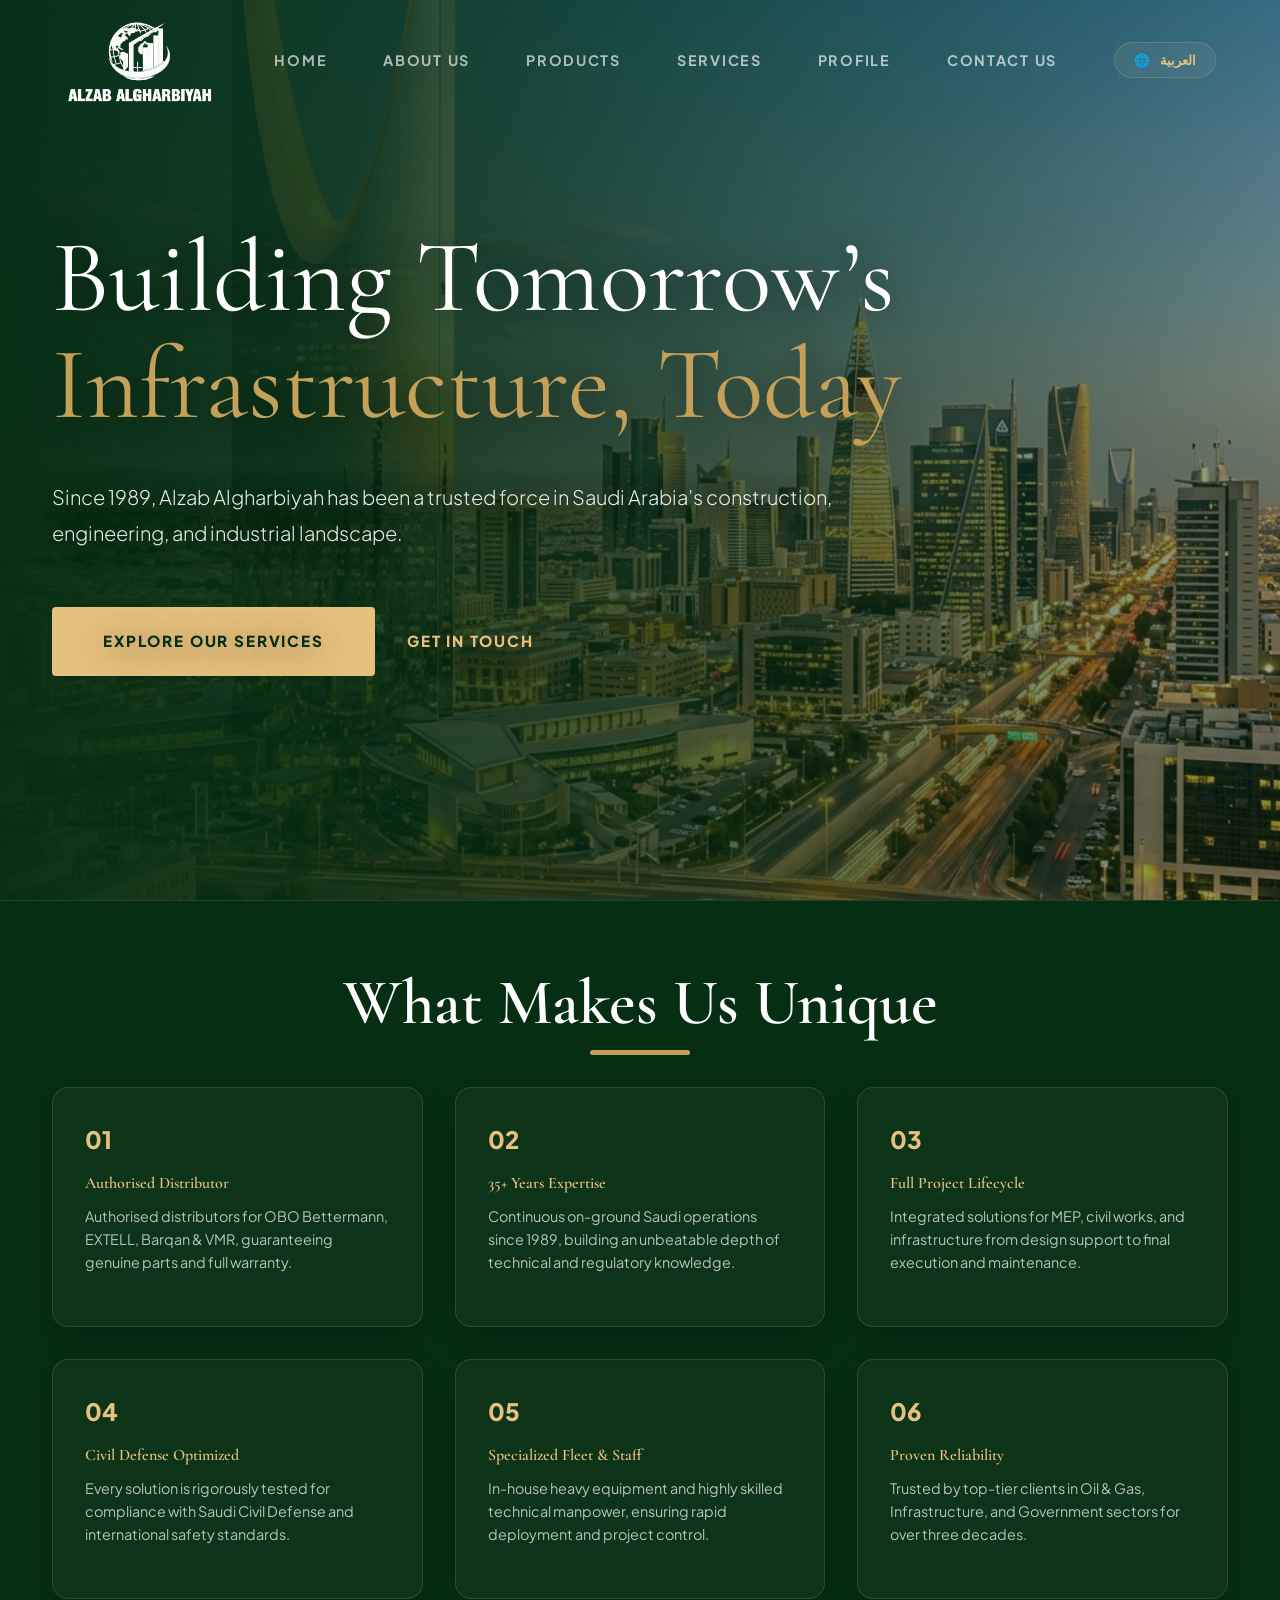
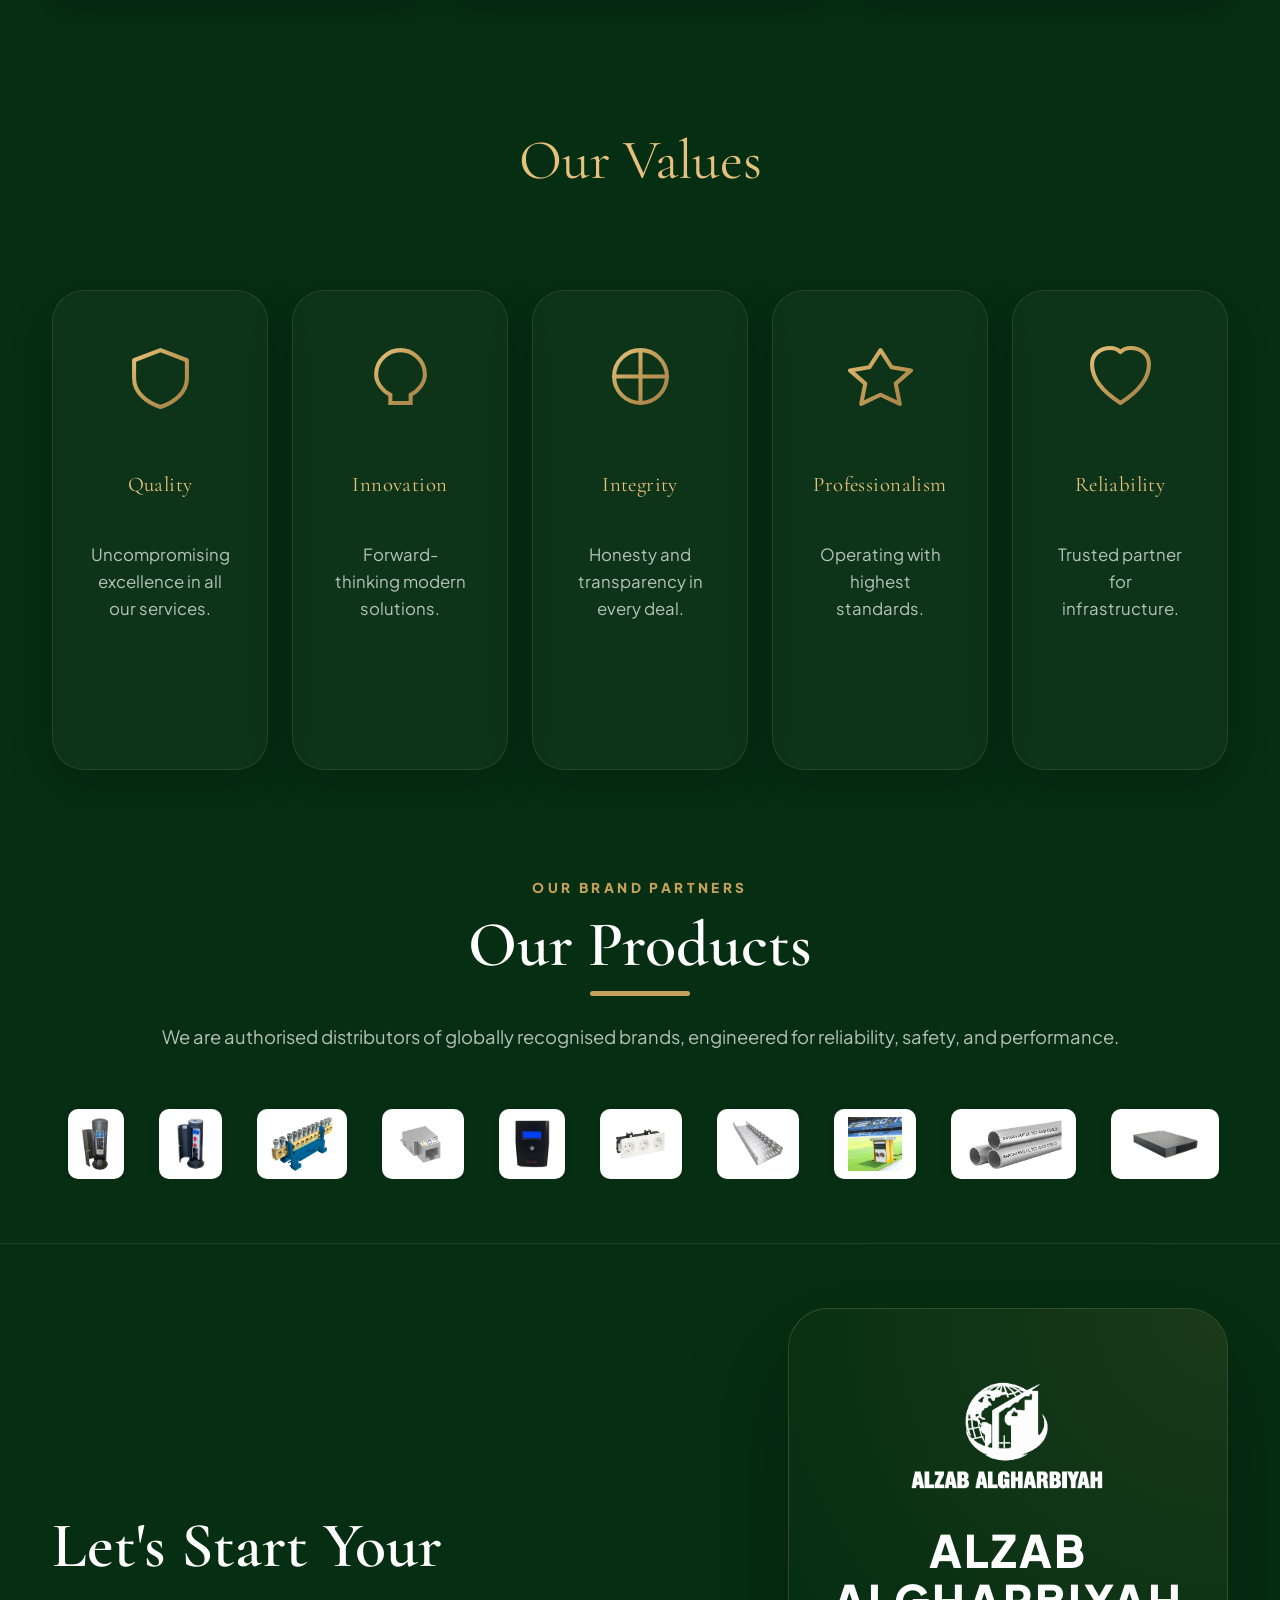
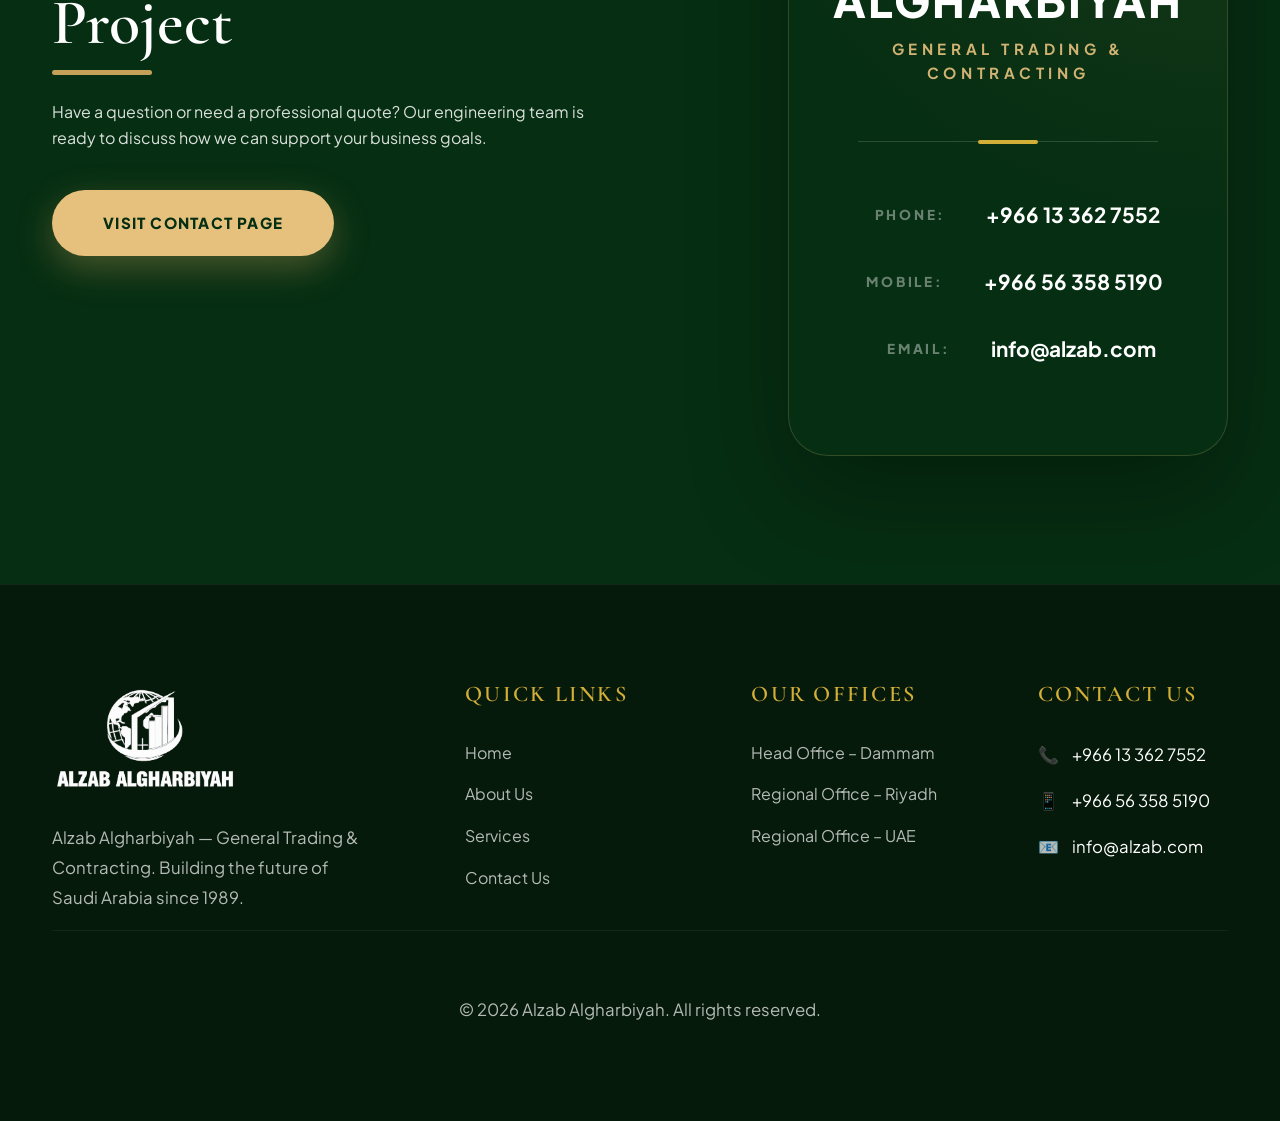
==== commit f2dcc502: "Update product scroller with new images and remove unused assets" ====
--- a/index.html
+++ b/index.html
@@ -132,7 +132,7 @@
         <h2 class="section-title" style="color: #fff;" data-en="What Makes Us Unique" data-ar="ما الذي يجعلنا متميزين">What Makes Us Unique</h2>
         <div class="title-bar"></div>
       </div>
-      <div class="unique-grid" style="display: grid; grid-template-columns: repeat(auto-fit, minmax(320px, 1fr)); gap: 2rem;">
+      <div class="unique-grid" style="gap: 2rem;">
         <div class="unique-item" style="background: rgba(255,255,255,0.03); padding:2rem; border-radius:16px; border:1px solid rgba(197,160,89,0.2); box-shadow: 0 10px 30px rgba(0,0,0,0.2);">
           <div style="margin-bottom:1rem; color:var(--gold-primary); font-weight:800; font-size:1.5rem;">01</div>
           <h4 style="margin-bottom:0.75rem; color:var(--gold-primary);" data-en="Authorised Distributor" data-ar="موزع معتمد">Authorised Distributor</h4>
@@ -243,41 +243,51 @@
       <!-- PRODUCT SCROLLER MARQUEE -->
       <div class="product-scroller-wrapper" style="margin-top: 3rem;">
         <div class="product-scroller-track">
-            <a href="products.html#brands-intro"><img src="assets/images/product_scroller/29-10-Pozzetto_autopulente.png" alt="Product" loading="lazy" /></a>
             <a href="products.html#brands-intro"><img src="assets/images/product_scroller/32-10-Bomber01.png" alt="Product" loading="lazy" /></a>
             <a href="products.html#brands-intro"><img src="assets/images/product_scroller/50-10-Bomber.png" alt="Product" loading="lazy" /></a>
+            <a href="products.html#brands-intro"><img src="assets/images/product_scroller/60_N_12x16_BL-2054086-en_GB.jpg" alt="Product" loading="lazy" /></a>
+            <a href="products.html#brands-intro"><img src="assets/images/product_scroller/ASM-C5_G-6117325-en_GB.jpg" alt="Product" loading="lazy" /></a>
             <a href="products.html#brands-intro"><img src="assets/images/product_scroller/Atom-Front.webp" alt="Product" loading="lazy" /></a>
+            <a href="products.html#brands-intro"><img src="assets/images/product_scroller/BRK_3STD_rws-6121032-en_GB.jpg" alt="Product" loading="lazy" /></a>
             <a href="products.html#brands-intro"><img src="assets/images/product_scroller/Cable%20Tray.avif" alt="Product" loading="lazy" /></a>
             <a href="products.html#brands-intro"><img src="assets/images/product_scroller/Capture.webp" alt="Product" loading="lazy" /></a>
             <a href="products.html#brands-intro"><img src="assets/images/product_scroller/Conduit.png" alt="Product" loading="lazy" /></a>
             <a href="products.html#brands-intro"><img src="assets/images/product_scroller/DSC_3609-scaled.webp" alt="Product" loading="lazy" /></a>
+            <a href="products.html#brands-intro"><img src="assets/images/product_scroller/DTS-02C_RW1-6119286-en_GB.jpg" alt="Product" loading="lazy" /></a>
             <a href="products.html#brands-intro"><img src="assets/images/product_scroller/DXL-P-81042-BK.webp" alt="Product" loading="lazy" /></a>
             <a href="products.html#brands-intro"><img src="assets/images/product_scroller/E015MPIT33.webp" alt="Product" loading="lazy" /></a>
             <a href="products.html#brands-intro"><img src="assets/images/product_scroller/E120053V.webp" alt="Product" loading="lazy" /></a>
-            <a href="products.html#brands-intro"><img src="assets/images/product_scroller/E120ZSR-MT33-BK.webp" alt="Product" loading="lazy" /></a>
             <a href="products.html#brands-intro"><img src="assets/images/product_scroller/E6XUVO33-L-Lift-Cable.webp" alt="Product" loading="lazy" /></a>
-            <a href="products.html#brands-intro"><img src="assets/images/product_scroller/EK6AU180-CT-WH-3-Hero-3.webp" alt="Product" loading="lazy" /></a>
             <a href="products.html#brands-intro"><img src="assets/images/product_scroller/EM3CLLUU-FC_dc3ee16f-8f72-4fcf-9cef-9f34098a5883.webp" alt="Product" loading="lazy" /></a>
             <a href="products.html#brands-intro"><img src="assets/images/product_scroller/EWC09S06A3G_9U_.webp" alt="Product" loading="lazy" /></a>
-            <a href="products.html#brands-intro"><img src="assets/images/product_scroller/Hero-Image.webp" alt="Product" loading="lazy" /></a>
+            <a href="products.html#brands-intro"><img src="assets/images/product_scroller/PS3-B+C_TNC+FS-5089756-en_GB.jpg" alt="Product" loading="lazy" /></a>
+            <a href="products.html#brands-intro"><img src="assets/images/product_scroller/RKFN3_9_VS_20-7408980-en_GB.jpg" alt="Product" loading="lazy" /></a>
+            <a href="products.html#brands-intro"><img src="assets/images/product_scroller/SDB_12_PS-2008812-en_GB.jpg" alt="Product" loading="lazy" /></a>
+            <a href="products.html#brands-intro"><img src="assets/images/product_scroller/T60ED_06A-7205741-en_GB.jpg" alt="Product" loading="lazy" /></a>
+            <a href="products.html#brands-intro"><img src="assets/images/product_scroller/VH-4_3SD1C16-6109804-en_GB.jpg" alt="Product" loading="lazy" /></a>
             <!-- Duplicate set for seamless infinite loop -->
-            <a href="products.html#brands-intro"><img src="assets/images/product_scroller/29-10-Pozzetto_autopulente.png" alt="Product" loading="lazy" /></a>
             <a href="products.html#brands-intro"><img src="assets/images/product_scroller/32-10-Bomber01.png" alt="Product" loading="lazy" /></a>
             <a href="products.html#brands-intro"><img src="assets/images/product_scroller/50-10-Bomber.png" alt="Product" loading="lazy" /></a>
+            <a href="products.html#brands-intro"><img src="assets/images/product_scroller/60_N_12x16_BL-2054086-en_GB.jpg" alt="Product" loading="lazy" /></a>
+            <a href="products.html#brands-intro"><img src="assets/images/product_scroller/ASM-C5_G-6117325-en_GB.jpg" alt="Product" loading="lazy" /></a>
             <a href="products.html#brands-intro"><img src="assets/images/product_scroller/Atom-Front.webp" alt="Product" loading="lazy" /></a>
+            <a href="products.html#brands-intro"><img src="assets/images/product_scroller/BRK_3STD_rws-6121032-en_GB.jpg" alt="Product" loading="lazy" /></a>
             <a href="products.html#brands-intro"><img src="assets/images/product_scroller/Cable%20Tray.avif" alt="Product" loading="lazy" /></a>
             <a href="products.html#brands-intro"><img src="assets/images/product_scroller/Capture.webp" alt="Product" loading="lazy" /></a>
             <a href="products.html#brands-intro"><img src="assets/images/product_scroller/Conduit.png" alt="Product" loading="lazy" /></a>
             <a href="products.html#brands-intro"><img src="assets/images/product_scroller/DSC_3609-scaled.webp" alt="Product" loading="lazy" /></a>
+            <a href="products.html#brands-intro"><img src="assets/images/product_scroller/DTS-02C_RW1-6119286-en_GB.jpg" alt="Product" loading="lazy" /></a>
             <a href="products.html#brands-intro"><img src="assets/images/product_scroller/DXL-P-81042-BK.webp" alt="Product" loading="lazy" /></a>
             <a href="products.html#brands-intro"><img src="assets/images/product_scroller/E015MPIT33.webp" alt="Product" loading="lazy" /></a>
             <a href="products.html#brands-intro"><img src="assets/images/product_scroller/E120053V.webp" alt="Product" loading="lazy" /></a>
-            <a href="products.html#brands-intro"><img src="assets/images/product_scroller/E120ZSR-MT33-BK.webp" alt="Product" loading="lazy" /></a>
             <a href="products.html#brands-intro"><img src="assets/images/product_scroller/E6XUVO33-L-Lift-Cable.webp" alt="Product" loading="lazy" /></a>
-            <a href="products.html#brands-intro"><img src="assets/images/product_scroller/EK6AU180-CT-WH-3-Hero-3.webp" alt="Product" loading="lazy" /></a>
             <a href="products.html#brands-intro"><img src="assets/images/product_scroller/EM3CLLUU-FC_dc3ee16f-8f72-4fcf-9cef-9f34098a5883.webp" alt="Product" loading="lazy" /></a>
             <a href="products.html#brands-intro"><img src="assets/images/product_scroller/EWC09S06A3G_9U_.webp" alt="Product" loading="lazy" /></a>
-            <a href="products.html#brands-intro"><img src="assets/images/product_scroller/Hero-Image.webp" alt="Product" loading="lazy" /></a>
+            <a href="products.html#brands-intro"><img src="assets/images/product_scroller/PS3-B+C_TNC+FS-5089756-en_GB.jpg" alt="Product" loading="lazy" /></a>
+            <a href="products.html#brands-intro"><img src="assets/images/product_scroller/RKFN3_9_VS_20-7408980-en_GB.jpg" alt="Product" loading="lazy" /></a>
+            <a href="products.html#brands-intro"><img src="assets/images/product_scroller/SDB_12_PS-2008812-en_GB.jpg" alt="Product" loading="lazy" /></a>
+            <a href="products.html#brands-intro"><img src="assets/images/product_scroller/T60ED_06A-7205741-en_GB.jpg" alt="Product" loading="lazy" /></a>
+            <a href="products.html#brands-intro"><img src="assets/images/product_scroller/VH-4_3SD1C16-6109804-en_GB.jpg" alt="Product" loading="lazy" /></a>
         </div>
       </div>
   </section>
@@ -288,7 +298,7 @@
   <!-- CONTACT TEASER -->
   <section class="section" id="contact" style="background: var(--dark-green); padding: 4rem 0 0rem; border-top: 1px solid rgba(255,255,255,0.1);">
     <div class="container">
-      <div class="ct-grid" style="display: grid; grid-template-columns: 1fr 1fr; gap: 4rem; align-items: center;">
+      <div class="ct-grid" style="gap: 4rem; align-items: center;">
         <div class="ct-text">
           <h2 class="section-title" style="color: #fff;" data-en="Let's Start Your Project" data-ar="لنبدأ مشروعك">Let's Start Your Project</h2>
           <div class="title-bar" style="margin: 0 0 1.5rem;"></div>
--- a/style.css
+++ b/style.css
@@ -56,7 +56,7 @@
 
 /* 2. Layout Utilities */
 .grid-2 { display: grid; grid-template-columns: 1fr 1fr; gap: 6rem; align-items: center; }
-.grid-3 { display: grid; grid-template-columns: repeat(3, 1fr); gap: 3rem; }
+.grid-3 { display: grid; grid-template-columns: repeat(3, 1fr); gap: 2rem; }
 .grid-4 { display: grid; grid-template-columns: repeat(4, 1fr); gap: 2rem; }
 .svc-grid-5 { display: grid; grid-template-columns: repeat(5, 1fr); gap: 1.5rem; }
 
@@ -65,6 +65,10 @@
 .section-title { font-size: clamp(2.5rem, 5vw, 4.2rem); margin-bottom: 0.5rem; position: relative; color: var(--dark-green); }
 .title-bar { width: 100px; height: 5px; background: var(--accent-gold); margin: 0 auto 1.5rem; border-radius: 4px; }
 .section-desc { color: var(--text-muted); font-size: 1.15rem; line-height: 1.8; }
+
+.unique-grid { display: grid; grid-template-columns: repeat(auto-fit, minmax(320px, 1fr)); }
+#contact .ct-grid { display: grid; grid-template-columns: 1fr 1fr; }
+
 
 /* Text Gradient Effect */
 .text-gold {
@@ -256,9 +260,27 @@
 }
 
 @media (max-width: 1024px) {
-  .hamburger { display: flex; }
-  .nav-links { display: none; } /* Hide regular links on mobile */
-  .lang-btn .lang-label { display: none; } /* Hide label on mobile to save space */
+  .hamburger { display: flex; z-index: 1001; }
+  .navbar { padding: 0.8rem 0; }
+  .nav-links { 
+    display: none; 
+    position: fixed; 
+    top: 0; 
+    left: 0; 
+    width: 100%; 
+    height: 100vh; 
+    background: rgba(6, 46, 18, 0.98); 
+    backdrop-filter: blur(15px);
+    flex-direction: column; 
+    align-items: center; 
+    justify-content: center; 
+    gap: 2rem;
+    z-index: 1000;
+  }
+  .nav-links.open { display: flex; }
+  .lang-btn { margin-right: 1.5rem; }
+  .lang-btn .lang-label { display: none; }
+  .nav-brand .nav-logo-img { height: 45px; }
 }
 
 
@@ -289,7 +311,7 @@
   line-height: 1.7; font-weight: 400; max-width: 850px;
 }
 
-.hero-actions-new { display: flex; align-items: center; gap: 3rem; }
+.hero-actions-new { display: flex; align-items: center; gap: 2rem; }
 
 .btn-hero-solid {
   background: var(--gold-primary); color: var(--dark-green); 
@@ -767,9 +789,9 @@
 
 @media (max-width: 1024px) {
   .obo-hero-info {
-    grid-template-columns: 1fr;
-    gap: 3rem;
-    padding: 3rem;
+    flex-direction: column;
+    gap: 2rem;
+    padding: 0; margin-top: 2rem;
   }
   .obo-hero-divider { display: none; }
   .obo-hero-col { text-align: center; }
@@ -892,7 +914,7 @@
 }
 
 @media (max-width: 768px) {
-  .offices-grid { grid-template-columns: 1fr; gap: 1.5rem; }
+  .offices-grid { flex-direction: column; gap: 1.5rem; }
   .office-card { padding: 2.5rem 2rem; }
 }
 
@@ -1415,3 +1437,334 @@
 }
 
 
+
+
+/* HERITAGE VISUAL ENHANCEMENT */
+.heritage-visual {
+  position: relative;
+  height: 500px;
+  display: flex;
+  align-items: center;
+  justify-content: center;
+  perspective: 1500px;
+}
+
+.heritage-visual-backdrop {
+  position: absolute;
+  inset: 0;
+  background: url('assets/images/heritage_visual.png') center/cover no-repeat;
+  border-radius: 40px;
+  box-shadow: 0 40px 100px rgba(0,0,0,0.5);
+  overflow: hidden;
+  border: 1px solid rgba(197,160,89,0.2);
+}
+
+.heritage-visual-backdrop::after {
+  content: '';
+  position: absolute;
+  inset: 0;
+  background: linear-gradient(45deg, rgba(6,46,18,0.7) 0%, transparent 100%);
+}
+
+/* Rotating Badge */
+.heritage-badge {
+  position: absolute;
+  top: -40px;
+  right: -40px;
+  width: 180px;
+  height: 180px;
+  z-index: 10;
+  display: flex;
+  align-items: center;
+  justify-content: center;
+  animation: float-badge 6s ease-in-out infinite;
+}
+
+.badge-circle {
+  position: absolute;
+  width: 100%;
+  height: 100%;
+  border-radius: 50%;
+  background: rgba(255, 255, 255, 0.12);
+  backdrop-filter: blur(6px);
+  border: 1px solid rgba(197,160,89,0.5);
+  box-shadow: 0 10px 30px rgba(0,0,0,0.15);
+  display: flex;
+  align-items: center;
+  justify-content: center;
+}
+
+.badge-text {
+  position: absolute;
+  width: 100%;
+  height: 100%;
+  animation: rotate-badge 20s linear infinite;
+}
+
+.badge-text svg {
+  width: 100%;
+  height: 100%;
+  fill: var(--gold-primary);
+  font-size: 11px;
+  font-weight: 600;
+  letter-spacing: normal;
+}
+
+.badge-logo {
+  width: 95px;
+  height: 95px;
+  object-fit: contain;
+  filter: drop-shadow(0 0 15px rgba(197,160,89,0.5));
+}
+
+/* Floating Stats Cards */
+.heritage-stats-floating {
+  position: absolute;
+  inset: 0;
+  pointer-events: none;
+}
+
+.stat-mini-card {
+  position: absolute;
+  background: rgba(255,255,255,0.05);
+  backdrop-filter: blur(15px);
+  padding: 1.5rem 2rem;
+  border-radius: 20px;
+  border: 1px solid rgba(255,255,255,0.1);
+  box-shadow: 0 20px 40px rgba(0,0,0,0.3);
+  display: flex;
+  flex-direction: column;
+  gap: 0.5rem;
+  z-index: 15;
+  transition: transform 0.3s ease;
+  pointer-events: auto;
+}
+
+.stat-mini-card:hover {
+  transform: translateY(-5px) scale(1.02);
+  border-color: var(--gold-primary);
+}
+
+.stat-mini-card .stat-num {
+  font-size: 2.2rem;
+  margin: 0;
+}
+
+.stat-mini-card .stat-label {
+  font-size: 0.75rem;
+  margin: 0;
+}
+
+.card-1 { bottom: 40px; left: -60px; animation: float-card 7s ease-in-out infinite; }
+.card-2 { top: 60px; left: -40px; animation: float-card 8s ease-in-out infinite reverse; }
+
+@keyframes rotate-badge {
+  from { transform: rotate(0deg); }
+  to { transform: rotate(360deg); }
+}
+
+@keyframes float-badge {
+  0%, 100% { transform: translateY(0) rotate(0); }
+  50% { transform: translateY(-15px) rotate(5deg); }
+}
+
+@keyframes float-card {
+  0%, 100% { transform: translateY(0); }
+  50% { transform: translateY(-20px); }
+}
+
+@media (max-width: 1200px) {
+  .heritage-grid { gap: 4rem; }
+  .card-1, .card-2 { left: 0; }
+  .heritage-badge { top: 0; right: 0; width: 140px; height: 140px; }
+}
+
+@media (max-width: 1024px) {
+  .heritage-visual { height: 400px; margin-top: 4rem; }
+  .heritage-grid { flex-direction: column; text-align: center; }
+}
+
+/* ==========================================================================
+   ENHANCED MOBILE PROFESSIONALISM (PHASE 2 & 3)
+   ========================================================================== */
+
+@media (max-width: 768px) {
+  /* Global Spacing */
+  section, .section { padding: 4rem 0 !important; }
+  .section-header { margin-bottom: 2.5rem !important; }
+  .section-header h2 { font-size: 2.2rem !important; }
+  
+  /* Hero Mobile Refinement */
+  .hero-title { font-size: 2.8rem !important; letter-spacing: -0.02em; line-height: 1.1; }
+  .hero-actions-new { flex-direction: column; gap: 1rem; width: 100%; }
+  .btn-hero-solid, .btn-hero-text { width: 100% !important; justify-content: center; padding: 1.1rem !important; }
+
+  /* UNIQUE SECTION - 2-Column Grid */
+  .unique-grid { 
+    display: grid !important;
+    grid-template-columns: 1fr 1fr !important;
+    gap: 1rem !important;
+    padding: 0 1rem !important;
+  }
+  .unique-item { 
+    width: 100% !important;
+    min-width: 0 !important;
+    flex-direction: column !important;
+    align-items: center !important;
+    text-align: center !important;
+    padding: 1.5rem 1rem !important; 
+    border-radius: 12px !important;
+    gap: 0.8rem;
+    background: rgba(255,255,255,0.03) !important;
+    backdrop-filter: blur(10px);
+    border: 1px solid rgba(255,255,255,0.1) !important;
+  }
+  .unique-icon { 
+    height: 40px !important; 
+    width: 40px !important;
+    margin: 0 auto 0.2rem !important; 
+  }
+  .unique-item h4 { font-size: 1rem !important; margin-bottom: 0.3rem !important; text-align: center !important; line-height: 1.2; }
+  .unique-item p { font-size: 0.8rem !important; line-height: 1.4; color: rgba(255,255,255,0.7) !important; text-align: center !important; }
+
+  /* OUR VALUES - 2-Column Grid */
+  .about-values-grid { 
+    display: grid !important;
+    grid-template-columns: 1fr 1fr !important;
+    gap: 1rem !important;
+    padding: 0 1rem !important;
+  }
+  .about-values-grid::-webkit-scrollbar { display: none; }
+  
+  .av-card { 
+    width: 100% !important;
+    min-width: 0 !important;
+    flex-direction: column !important;
+    align-items: center !important;
+    text-align: center !important;
+    padding: 1.5rem 1rem !important; 
+    min-height: auto !important; 
+    border-radius: 12px !important;
+    background: rgba(255,255,255,0.03) !important;
+    backdrop-filter: blur(10px);
+    gap: 0.8rem;
+  }
+  .av-icon-wrap { 
+    height: 48px !important; 
+    width: 48px !important; 
+    margin: 0 auto 0.2rem !important;
+    background: rgba(197,160,89,0.1);
+    border-radius: 8px;
+    padding: 8px;
+    flex-shrink: 0;
+    display: flex;
+    align-items: center;
+    justify-content: center;
+  }
+  .av-icon-wrap svg { height: 28px !important; width: 28px !important; stroke-width: 1.5; }
+  .av-content-wrap { display: flex; flex-direction: column; gap: 0.2rem; align-items: center; }
+  .av-card h4 { 
+    font-size: 1rem !important; 
+    margin: 0 !important; 
+    min-height: auto !important; 
+    justify-content: center !important;
+    text-align: center !important;
+    line-height: 1.2;
+  }
+  .av-card p { padding: 0 !important; font-size: 0.8rem !important; line-height: 1.4; text-align: center !important; }
+
+  /* BRAND PRODUCTS FIX - Ensure visibility */
+  #products-catalog .av-card {
+    background: #fff !important;
+    color: var(--dark-green) !important;
+    flex-direction: column !important;
+    padding: 2rem 1.5rem !important;
+    box-shadow: 0 5px 15px rgba(0,0,0,0.1) !important;
+  }
+  #products-catalog .av-card img {
+    max-height: 180px !important;
+    width: auto !important;
+    margin-bottom: 1rem !important;
+    object-fit: contain !important;
+  }
+  #products-catalog .av-card h4, 
+  #products-catalog .av-card p {
+    color: var(--dark-green) !important;
+    display: block !important;
+    opacity: 1 !important;
+    visibility: visible !important;
+  }
+
+  /* Contact Section Refinement */
+  .ct-grid { gap: 2.5rem !important; }
+  .section-title { font-size: 2.3rem !important; }
+  
+  /* Contact Side Card Refinement ("Looks too big" Fix) */
+  .ct-side-card { 
+    padding: 2rem 1.5rem !important; 
+    border-radius: 24px !important; 
+    max-width: 100% !important;
+  }
+  .ct-card-logo { 
+    height: 70px !important; 
+    margin-bottom: 1rem !important; 
+  }
+  .ct-card-name { 
+    font-size: 1.6rem !important; 
+    margin-bottom: 0.4rem !important; 
+  }
+  .ct-card-tagline { 
+    font-size: 0.75rem !important; 
+    margin-bottom: 2rem !important; 
+    letter-spacing: 0.15em !important; 
+  }
+  .ct-card-divider { margin-bottom: 2rem !important; }
+  .card-info-row { gap: 1rem !important; margin-bottom: 1rem !important; flex-direction: column; align-items: center; }
+  .card-info-row .label { width: auto !important; text-align: center !important; margin-bottom: 0.2rem; }
+  .final-info-item .value, .card-link-value { font-size: 1.1rem !important; }
+  
+  /* Footer Refinement (Fixing oversized gaps & fonts) */
+  .footer { padding: 3rem 0 2rem !important; }
+  .footer-logo { height: 75px !important; margin-bottom: 1.5rem !important; }
+  .footer-grid { text-align: center; gap: 2rem !important; }
+  .footer h4 { font-size: 1.2rem !important; margin-bottom: 1rem !important; }
+  .footer p { font-size: 0.95rem !important; margin-bottom: 0.5rem !important; }
+  .footer ul li a { margin-bottom: 0.5rem !important; font-size: 0.95rem !important; }
+  .footer-bottom { padding-top: 2rem !important; margin-top: 1.5rem; }
+  .footer-logo { align-items: center; }
+  .footer-links ul { align-items: center; }
+  .footer-contact { align-items: center; }
+
+  /* Services Page Mobile Polish */
+  .svc-cards-section { padding: 3rem 0 !important; }
+  .svc-grid-5 { gap: 1.5rem !important; }
+  .svc-card { 
+    padding: 2.5rem 1.5rem !important; 
+    min-height: auto !important; 
+    border-radius: 12px !important;
+  }
+  .svc-card-icon { height: 60px !important; width: 60px !important; margin-bottom: 2rem !important; }
+  .svc-card .hero-title { font-size: 2.2rem !important; margin-bottom: 1.5rem !important; }
+  .svc-card-list li { font-size: 0.95rem !important; margin-bottom: 0.8rem !important; }
+
+  /* Contact Page Mobile Polish */
+  .offices-grid { gap: 1.5rem !important; margin-top: 2rem !important; }
+  .office-card {
+    padding: 2.5rem 1.5rem !important;
+    gap: 1.8rem !important;
+    min-height: auto !important;
+    border-radius: 16px !important;
+  }
+  .office-watermark { font-size: 5rem !important; top: -10px !important; right: -10px !important; left: auto !important; }
+  [dir="rtl"] .office-watermark { right: auto !important; left: -10px !important; }
+  .office-location-icon { width: 50px !important; height: 50px !important; }
+  .office-card h4 { font-size: 1.5rem !important; }
+
+  /* Mobile Nav Fix */
+  .nav-links { -webkit-backdrop-filter: blur(15px); background: rgb(6, 46, 18) !important; }
+  /* Contact Page Form Refinement (Fixing horizontal overflow) */
+  .ct-form-panel { padding: 2rem 1.5rem !important; border-radius: 20px !important; }
+  .form-row { grid-template-columns: 1fr !important; gap: 1rem !important; }
+  .form-title-wrap h2 { font-size: 2rem !important; margin-bottom: 0.5rem !important; }
+  .ct-info-panel { padding: 2.5rem 1.5rem !important; border-radius: 20px !important; }
+  .ct-main .ct-grid { gap: 2rem !important; }}
